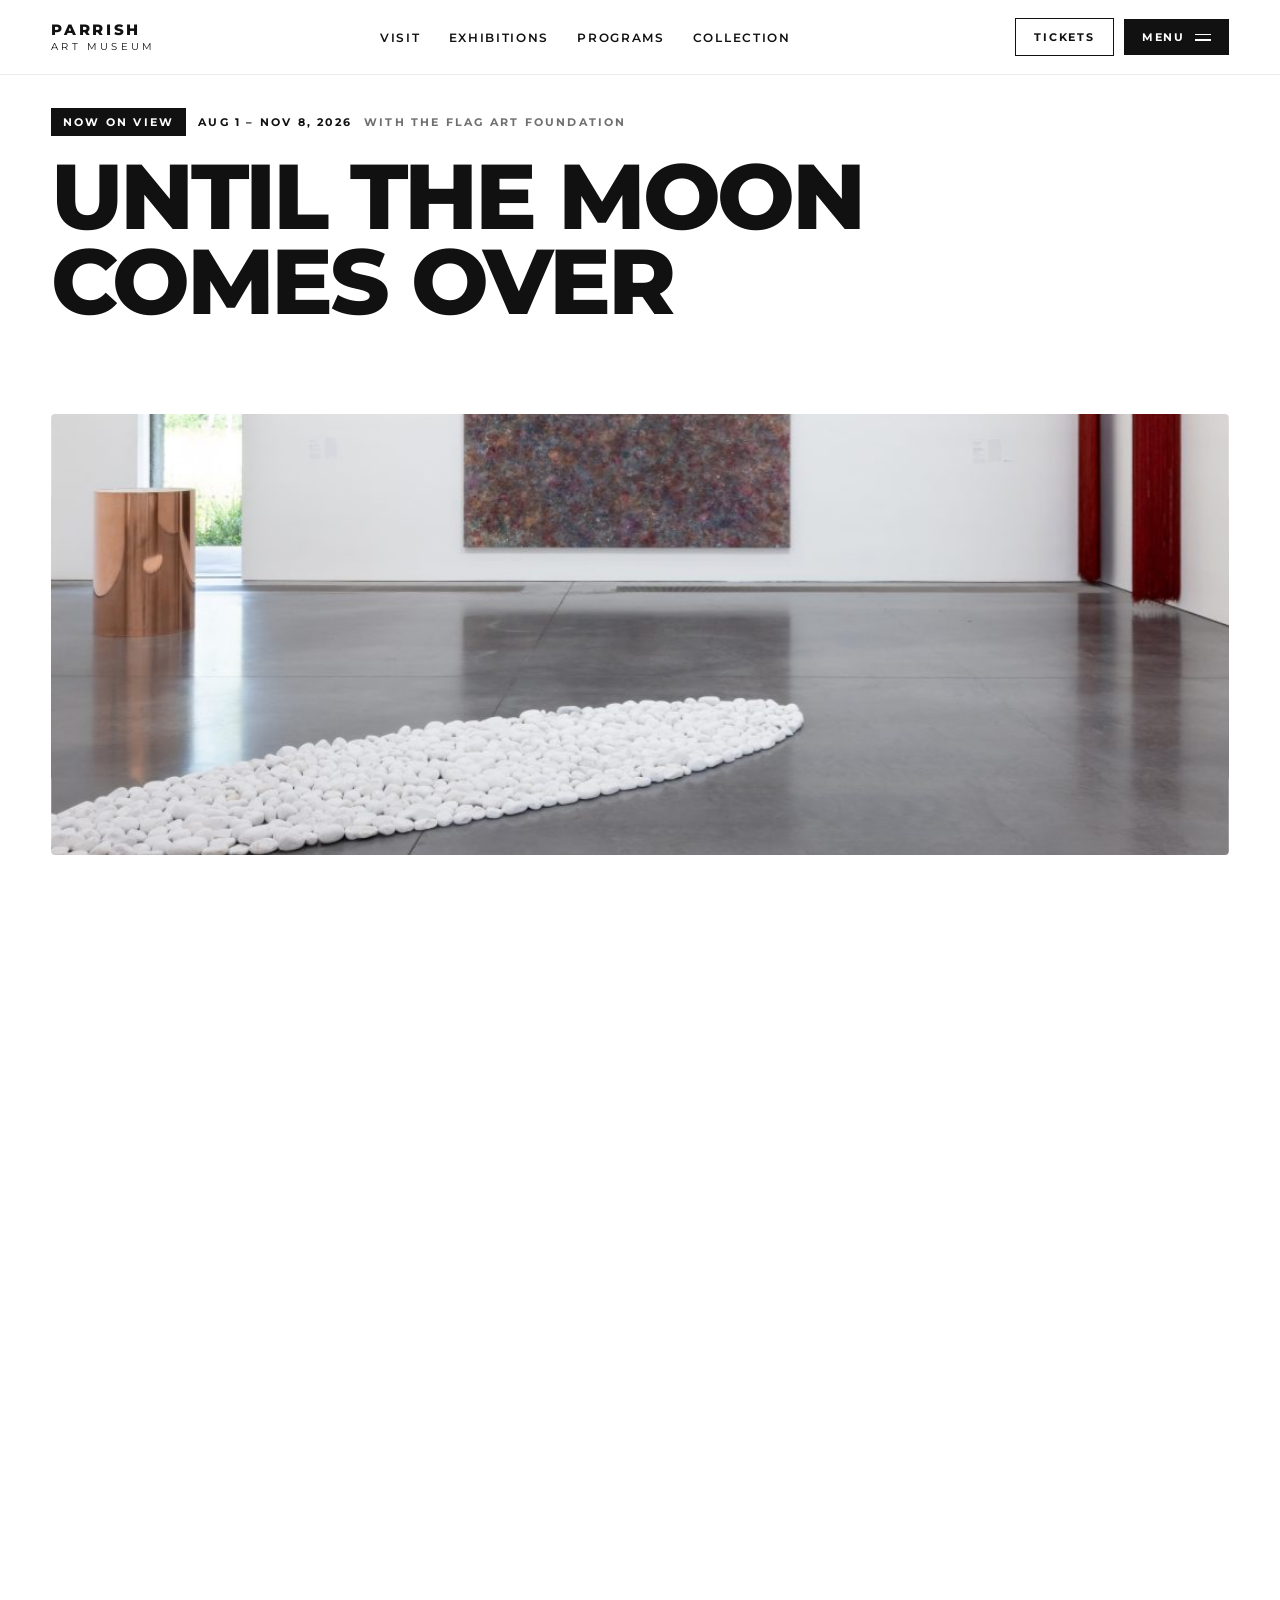
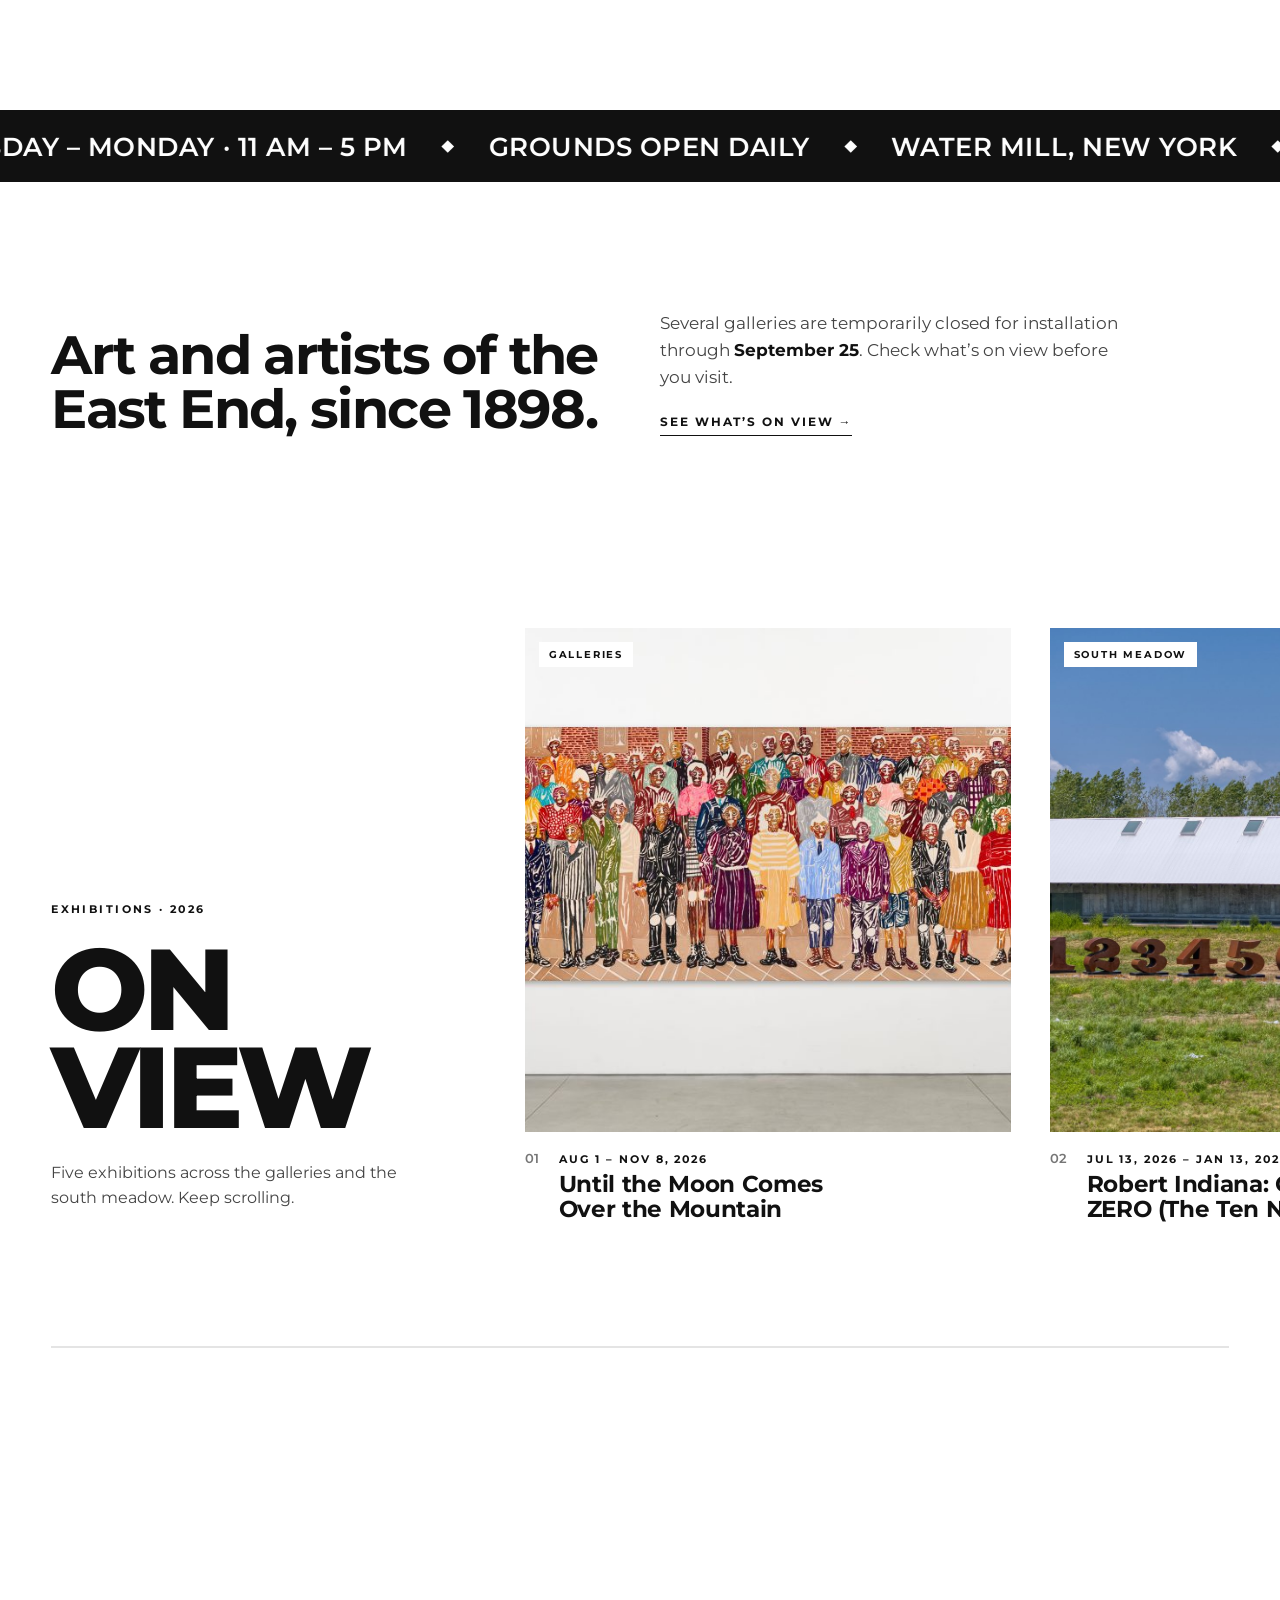
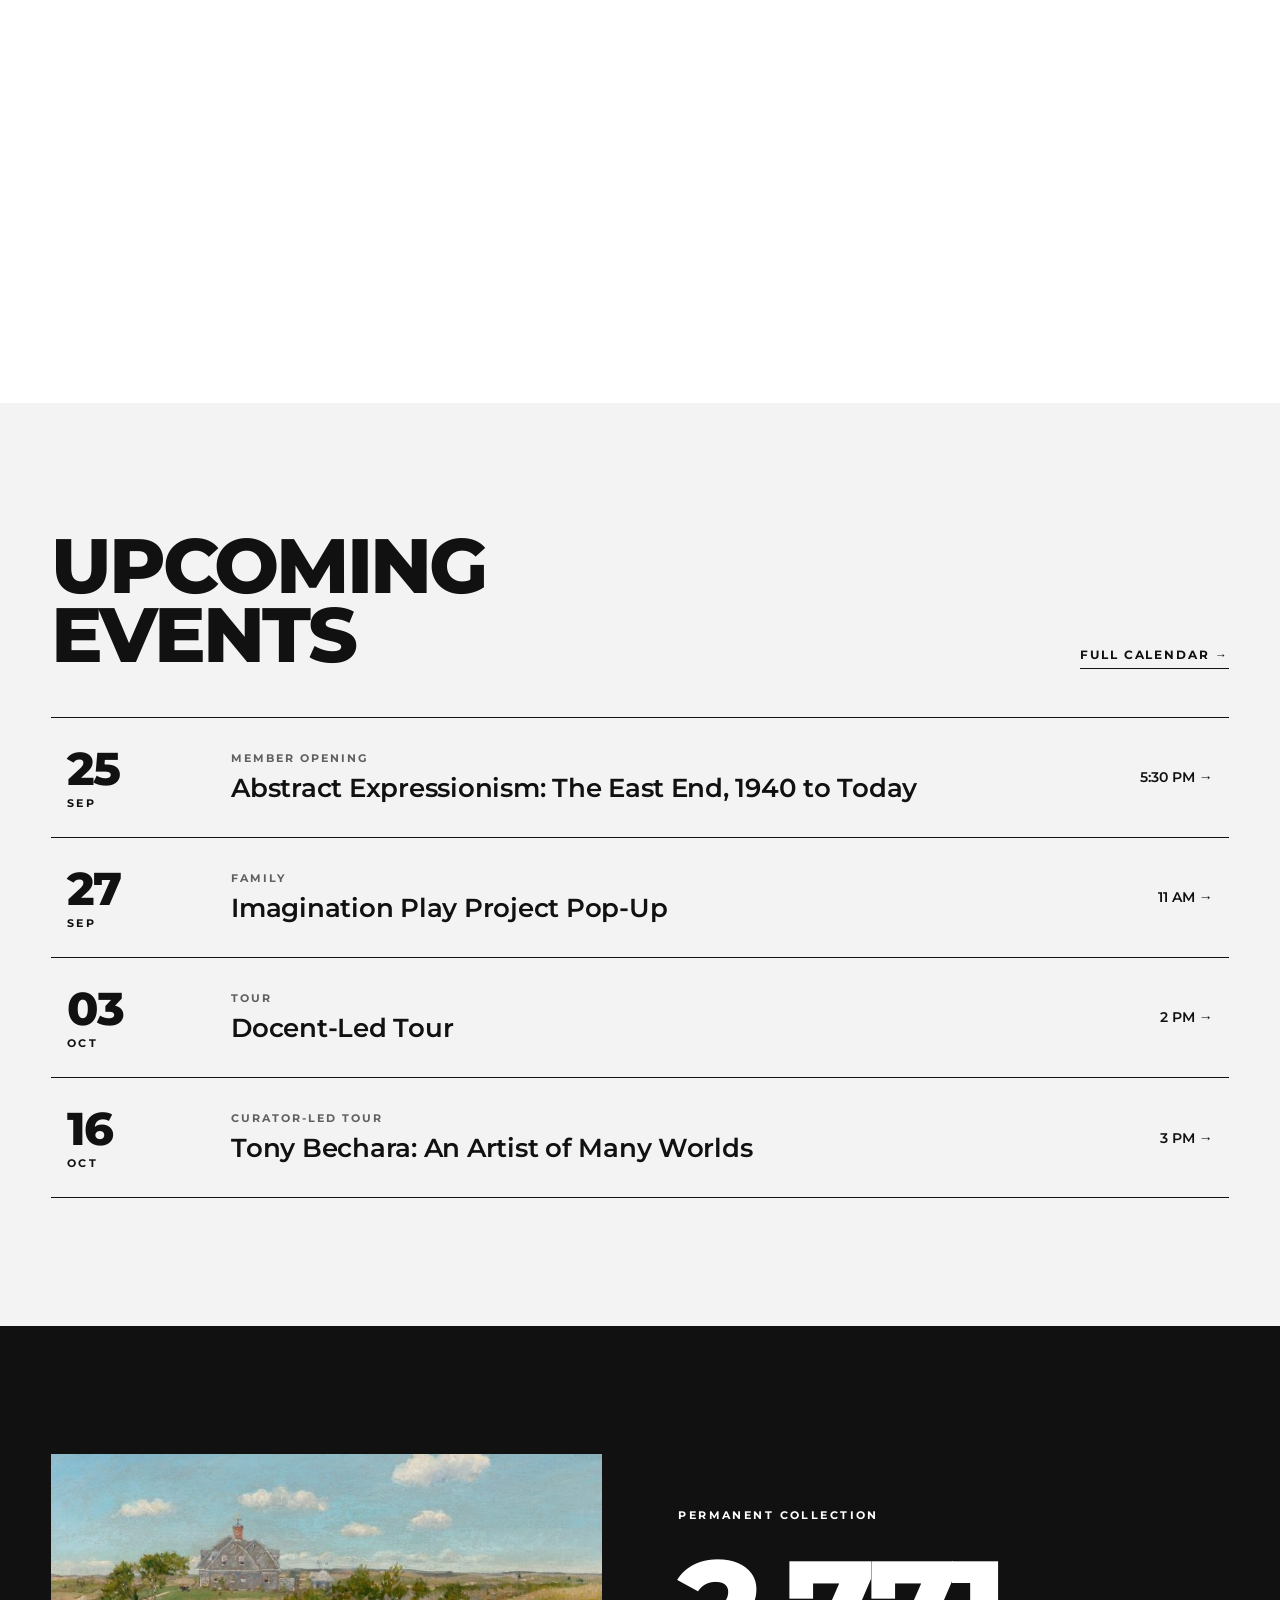
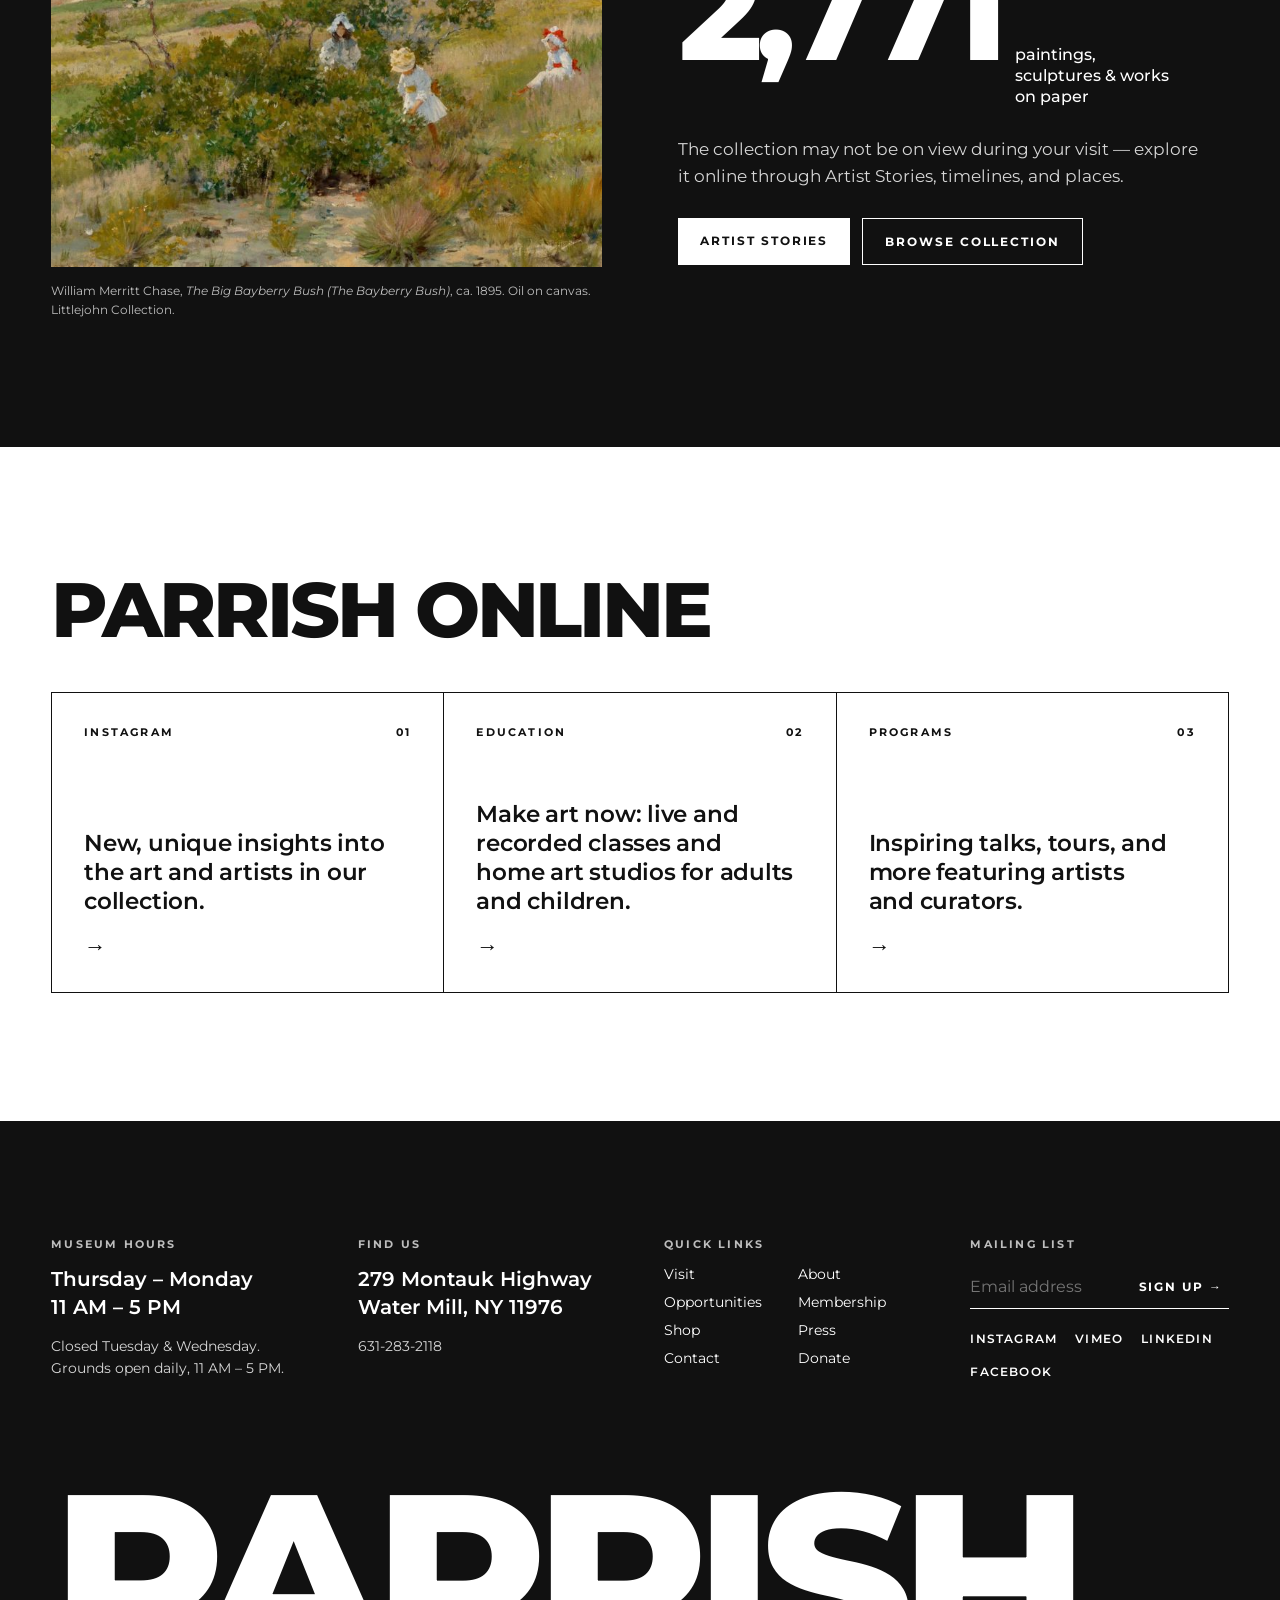
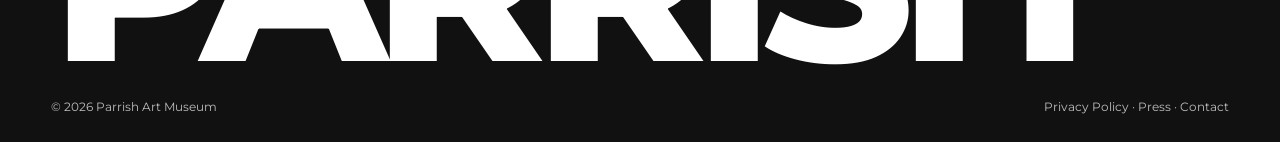
==== version1/index.html @ 7e4fd644 "Add Parrish Art Museum redesign options site Welcome page at the root (worldsfastest.com style: no J" ====
<!DOCTYPE html>
<html lang="en">
<head>
<meta charset="utf-8">
<meta name="viewport" content="width=device-width, initial-scale=1">
<title>Parrish Art Museum — Redesign</title>
<link rel="icon" href="./favicon.ico" sizes="any">
<link rel="preload" href="./fonts/montserrat-latin.woff2" as="font" type="font/woff2" crossorigin>
<style>
/* Montserrat, self-hosted (SIL OFL 1.1 — see fonts/Montserrat-OFL.txt) */
@font-face{font-family:'Montserrat';font-style:normal;font-weight:300 800;font-display:swap;src:url(./fonts/montserrat-latin-ext.woff2) format('woff2');unicode-range:U+0100-02BA,U+02BD-02C5,U+02C7-02CC,U+02CE-02D7,U+02DD-02FF,U+0304,U+0308,U+0329,U+1D00-1DBF,U+1E00-1E9F,U+1EF2-1EFF,U+2020,U+20A0-20AB,U+20AD-20C4,U+2113,U+2C60-2C7F,U+A720-A7FF}
@font-face{font-family:'Montserrat';font-style:normal;font-weight:300 800;font-display:swap;src:url(./fonts/montserrat-latin.woff2) format('woff2');unicode-range:U+0000-00FF,U+0131,U+0152-0153,U+02BB-02BC,U+02C6,U+02DA,U+02DC,U+0304,U+0308,U+0329,U+2000-206F,U+20AC,U+2122,U+2191,U+2193,U+2212,U+2215,U+FEFF,U+FFFD}
@font-face{font-family:'Montserrat';font-style:italic;font-weight:400;font-display:swap;src:url(./fonts/montserrat-italic-latin-ext.woff2) format('woff2');unicode-range:U+0100-02BA,U+02BD-02C5,U+02C7-02CC,U+02CE-02D7,U+02DD-02FF,U+0304,U+0308,U+0329,U+1D00-1DBF,U+1E00-1E9F,U+1EF2-1EFF,U+2020,U+20A0-20AB,U+20AD-20C4,U+2113,U+2C60-2C7F,U+A720-A7FF}
@font-face{font-family:'Montserrat';font-style:italic;font-weight:400;font-display:swap;src:url(./fonts/montserrat-italic-latin.woff2) format('woff2');unicode-range:U+0000-00FF,U+0131,U+0152-0153,U+02BB-02BC,U+02C6,U+02DA,U+02DC,U+0304,U+0308,U+0329,U+2000-206F,U+20AC,U+2122,U+2191,U+2193,U+2212,U+2215,U+FEFF,U+FFFD}

/* Concept styles (verbatim) */
html,body{margin:0;padding:0;background:#fff;color:#111;-webkit-font-smoothing:antialiased}
*{box-sizing:border-box}
a{color:inherit;text-decoration:none}
a:hover{color:inherit;opacity:.7}
::selection{background:#111;color:#fff}

/* Standalone runtime: image slots, hover states, conditional blocks */
[hidden]{display:none!important}
.slot{position:absolute;inset:0;width:100%;height:100%;object-fit:cover;display:block}
.hv-dark:hover{background:#111!important;color:#fff!important;opacity:1!important}
.hv-ev:hover{background:#111!important;color:#fff!important;opacity:1!important;padding-left:28px!important}
.hv-op1:hover{opacity:1!important}
.hv-op85:hover{opacity:.85!important}
.hv-light:hover{background:#fff!important;color:#111!important;opacity:1!important}
</style>
</head>
<body>
<div id="root" style="font-family:'Montserrat','Helvetica Neue',Helvetica,Arial,sans-serif;background:#fff;color:#111;overflow-x:clip">

  <header id="hdr" style="position:fixed;top:0;left:0;right:0;z-index:50;display:flex;align-items:center;justify-content:space-between;gap:24px;padding:18px clamp(20px,4vw,56px);background:rgba(255,255,255,.88);backdrop-filter:blur(14px);-webkit-backdrop-filter:blur(14px);border-bottom:1px solid rgba(0,0,0,.08);transition:transform .5s cubic-bezier(.2,.7,.2,1)">
    <a href="#top" style="display:flex;flex-direction:column;line-height:1;font-weight:800;letter-spacing:.18em;font-size:15px">
      <span>PARRISH</span>
      <span style="font-weight:400;font-size:10px;letter-spacing:.32em;margin-top:5px">ART MUSEUM</span>
    </a>
    <nav style="display:flex;gap:clamp(14px,2.2vw,34px);font-size:12px;font-weight:600;letter-spacing:.14em;text-transform:uppercase;flex-wrap:wrap;justify-content:center">
      <a href="#visit">Visit</a>
      <a href="#on-view">Exhibitions</a>
      <a href="#events">Programs</a>
      <a href="#collection">Collection</a>
    </nav>
    <div style="display:flex;gap:10px;align-items:center">
      <a href="#visit" class="hv-dark" style="padding:11px 18px;border:1px solid #111;font-size:11px;font-weight:700;letter-spacing:.16em;text-transform:uppercase">Tickets</a>
      <button type="button" data-menu-toggle style="padding:11px 18px;background:#111;color:#fff;border:0;font:inherit;font-size:11px;font-weight:700;letter-spacing:.16em;text-transform:uppercase;cursor:pointer;display:flex;gap:10px;align-items:center">
        <span>Menu</span>
        <span style="display:flex;flex-direction:column;gap:4px"><span style="width:16px;height:1.5px;background:#fff"></span><span style="width:16px;height:1.5px;background:#fff"></span></span>
      </button>
    </div>
  </header>

  <div id="menu" hidden style="position:fixed;inset:0;z-index:60;background:#111;color:#fff;overflow:auto;padding:28px clamp(20px,4vw,56px) 60px">
    <div style="display:flex;justify-content:space-between;align-items:center">
      <span style="font-weight:800;letter-spacing:.18em;font-size:15px">PARRISH</span>
      <button type="button" data-menu-toggle style="background:#fff;color:#111;border:0;padding:11px 18px;font:inherit;font-size:11px;font-weight:700;letter-spacing:.16em;text-transform:uppercase;cursor:pointer">Close ✕</button>
    </div>
    <div style="display:grid;grid-template-columns:repeat(auto-fill,minmax(220px,1fr));gap:48px 40px;margin-top:72px">
      <div style="display:flex;flex-direction:column;gap:12px">
        <a href="#top" data-menu-close style="font-size:clamp(26px,2.6vw,38px);font-weight:700;letter-spacing:-.01em;border-bottom:1px solid rgba(255,255,255,.25);padding-bottom:14px;margin-bottom:6px">Visit</a>
        <a href="#top" data-menu-close style="font-size:15px;color:#fff">Plan Your Visit</a>
        <a href="#top" data-menu-close style="font-size:15px;color:#fff">Museum Shop</a>
        <a href="#top" data-menu-close style="font-size:15px;color:#fff">Café</a>
        <a href="#top" data-menu-close style="font-size:15px;color:#fff">Accessibility</a>
        <a href="#top" data-menu-close style="font-size:15px;color:#fff">Digital Guide</a>
      </div>
      <div style="display:flex;flex-direction:column;gap:12px">
        <a href="#top" data-menu-close style="font-size:clamp(26px,2.6vw,38px);font-weight:700;letter-spacing:-.01em;border-bottom:1px solid rgba(255,255,255,.25);padding-bottom:14px;margin-bottom:6px">Art &amp; Artists</a>
        <a href="#top" data-menu-close style="font-size:15px;color:#fff">Collection</a>
        <a href="#top" data-menu-close style="font-size:15px;color:#fff">Artist Stories</a>
        <a href="#top" data-menu-close style="font-size:15px;color:#fff">Artist Timeline</a>
        <a href="#top" data-menu-close style="font-size:15px;color:#fff">Artist Places</a>
        <a href="#top" data-menu-close style="font-size:15px;color:#fff">Publications</a>
      </div>
      <div style="display:flex;flex-direction:column;gap:12px">
        <a href="#top" data-menu-close style="font-size:clamp(26px,2.6vw,38px);font-weight:700;letter-spacing:-.01em;border-bottom:1px solid rgba(255,255,255,.25);padding-bottom:14px;margin-bottom:6px">Exhibitions</a>
        <a href="#top" data-menu-close style="font-size:15px;color:#fff">On View</a>
        <a href="#top" data-menu-close style="font-size:15px;color:#fff">Upcoming</a>
        <a href="#top" data-menu-close style="font-size:15px;color:#fff">Past Exhibitions</a>
        <a href="#top" data-menu-close style="font-size:15px;color:#fff">Student Exhibition</a>
        <a href="#top" data-menu-close style="font-size:15px;color:#fff">Road Show</a>
        <a href="#top" data-menu-close style="font-size:15px;color:#fff">Platform</a>
      </div>
      <div style="display:flex;flex-direction:column;gap:12px">
        <a href="#top" data-menu-close style="font-size:clamp(26px,2.6vw,38px);font-weight:700;letter-spacing:-.01em;border-bottom:1px solid rgba(255,255,255,.25);padding-bottom:14px;margin-bottom:6px">Programs &amp; Events</a>
        <a href="#top" data-menu-close style="font-size:15px;color:#fff">Public Programs</a>
        <a href="#top" data-menu-close style="font-size:15px;color:#fff">Online</a>
        <a href="#top" data-menu-close style="font-size:15px;color:#fff">Member Events</a>
        <a href="#top" data-menu-close style="font-size:15px;color:#fff">Benefit Events</a>
      </div>
      <div style="display:flex;flex-direction:column;gap:12px">
        <a href="#top" data-menu-close style="font-size:clamp(26px,2.6vw,38px);font-weight:700;letter-spacing:-.01em;border-bottom:1px solid rgba(255,255,255,.25);padding-bottom:14px;margin-bottom:6px">Education</a>
        <a href="#top" data-menu-close style="font-size:15px;color:#fff">Children &amp; Family</a>
        <a href="#top" data-menu-close style="font-size:15px;color:#fff">Teen Programs</a>
        <a href="#top" data-menu-close style="font-size:15px;color:#fff">ACCESS PARRISH</a>
        <a href="#top" data-menu-close style="font-size:15px;color:#fff">Summer Camp</a>
        <a href="#top" data-menu-close style="font-size:15px;color:#fff">School Programs</a>
        <a href="#top" data-menu-close style="font-size:15px;color:#fff">Artists in Residence</a>
      </div>
      <div style="display:flex;flex-direction:column;gap:12px">
        <a href="#top" data-menu-close style="font-size:clamp(26px,2.6vw,38px);font-weight:700;letter-spacing:-.01em;border-bottom:1px solid rgba(255,255,255,.25);padding-bottom:14px;margin-bottom:6px">About</a>
        <a href="#top" data-menu-close style="font-size:15px;color:#fff">News</a>
        <a href="#top" data-menu-close style="font-size:15px;color:#fff">History</a>
        <a href="#top" data-menu-close style="font-size:15px;color:#fff">Architecture</a>
        <a href="#top" data-menu-close style="font-size:15px;color:#fff">Staff &amp; Trustees</a>
        <a href="#top" data-menu-close style="font-size:15px;color:#fff">Annual Reports</a>
      </div>
      <div style="display:flex;flex-direction:column;gap:12px">
        <a href="#top" data-menu-close style="font-size:clamp(26px,2.6vw,38px);font-weight:700;letter-spacing:-.01em;border-bottom:1px solid rgba(255,255,255,.25);padding-bottom:14px;margin-bottom:6px">Join &amp; Give</a>
        <a href="#top" data-menu-close style="font-size:15px;color:#fff">Donate</a>
        <a href="#top" data-menu-close style="font-size:15px;color:#fff">Membership</a>
        <a href="#top" data-menu-close style="font-size:15px;color:#fff">Business Membership</a>
        <a href="#top" data-menu-close style="font-size:15px;color:#fff">Corporate Support</a>
      </div>
      <div style="display:flex;flex-direction:column;gap:12px">
        <a href="#top" data-menu-close style="font-size:clamp(26px,2.6vw,38px);font-weight:700;letter-spacing:-.01em;border-bottom:1px solid rgba(255,255,255,.25);padding-bottom:14px;margin-bottom:6px">Calendar</a>
      </div>
    </div>
  </div>

  <section id="top" style="position:relative;height:190vh">
    <div style="position:sticky;top:0;height:100vh;overflow:hidden">
      <div id="heroTitle" style="position: absolute; left: clamp(20px,4vw,56px); top: 108px; display: flex; flex-direction: column; gap: 18px; will-change: transform">
        <div style="display:flex;gap:12px;align-items:center;flex-wrap:wrap;font-size:11px;font-weight:700;letter-spacing:.2em;text-transform:uppercase">
          <span style="background:#111;color:#fff;padding:7px 12px">Now on view</span>
          <span>Aug 1 – Nov 8, 2026</span>
          <span style="opacity:.6">With The FLAG Art Foundation</span>
        </div>
        <h1 style="margin: 0; font-size: clamp(36px,7.2vw,120px); line-height: .92; font-weight: 800; letter-spacing: -.035em; text-transform: uppercase; text-wrap: balance; max-width: 14ch; height: 274px; width: 1172px; flex-grow: 0">UNTIL THE MOON COMES OVER</h1>
      </div>
      <div id="heroImg" style="position:absolute;inset:0;clip-path:inset(46% 4% 5% 4% round 4px);will-change:clip-path">
        <div id="heroScale" style="position:absolute;inset:0;transform:scale(1.15);will-change:transform">
          <img class="slot" src="./uploads/038_Parrish_Aug2026_2994_edited_small-1400x934.jpg" alt="Installation view — Until the Moon Comes Over the Mountain" fetchpriority="high">
        </div>
        <div id="heroCap" style="position:absolute;left:clamp(20px,4vw,56px);bottom:32px;display:flex;gap:12px;align-items:center;opacity:0;transition:opacity .4s;pointer-events:none">
          <a href="#on-view" style="pointer-events:auto;background:#fff;color:#111;padding:14px 20px;font-size:12px;font-weight:700;letter-spacing:.16em;text-transform:uppercase">Explore the exhibition →</a>
        </div>
      </div>
    </div>
  </section>

  <div style="background:#111;color:#fff;overflow:hidden;padding:20px 0;border-top:1px solid #111">
    <div id="marq" style="display:flex;width:max-content;will-change:transform;font-size:clamp(18px,2vw,28px);font-weight:600;letter-spacing:.02em;text-transform:uppercase">
      <span style="display:flex;align-items:center;gap:36px;padding-right:36px;white-space:nowrap"><span>Thursday – Monday · 11 AM – 5 PM</span><span style="width:9px;height:9px;background:#fff;transform:rotate(45deg)"></span></span>
      <span style="display:flex;align-items:center;gap:36px;padding-right:36px;white-space:nowrap"><span>Grounds open daily</span><span style="width:9px;height:9px;background:#fff;transform:rotate(45deg)"></span></span>
      <span style="display:flex;align-items:center;gap:36px;padding-right:36px;white-space:nowrap"><span>Water Mill, New York</span><span style="width:9px;height:9px;background:#fff;transform:rotate(45deg)"></span></span>
      <span style="display:flex;align-items:center;gap:36px;padding-right:36px;white-space:nowrap"><span>Members get in free</span><span style="width:9px;height:9px;background:#fff;transform:rotate(45deg)"></span></span>
      <span style="display:flex;align-items:center;gap:36px;padding-right:36px;white-space:nowrap"><span>Installation in progress through Sept 25</span><span style="width:9px;height:9px;background:#fff;transform:rotate(45deg)"></span></span>
      <span style="display:flex;align-items:center;gap:36px;padding-right:36px;white-space:nowrap"><span>Thursday – Monday · 11 AM – 5 PM</span><span style="width:9px;height:9px;background:#fff;transform:rotate(45deg)"></span></span>
      <span style="display:flex;align-items:center;gap:36px;padding-right:36px;white-space:nowrap"><span>Grounds open daily</span><span style="width:9px;height:9px;background:#fff;transform:rotate(45deg)"></span></span>
      <span style="display:flex;align-items:center;gap:36px;padding-right:36px;white-space:nowrap"><span>Water Mill, New York</span><span style="width:9px;height:9px;background:#fff;transform:rotate(45deg)"></span></span>
      <span style="display:flex;align-items:center;gap:36px;padding-right:36px;white-space:nowrap"><span>Members get in free</span><span style="width:9px;height:9px;background:#fff;transform:rotate(45deg)"></span></span>
      <span style="display:flex;align-items:center;gap:36px;padding-right:36px;white-space:nowrap"><span>Installation in progress through Sept 25</span><span style="width:9px;height:9px;background:#fff;transform:rotate(45deg)"></span></span>
    </div>
  </div>

  <section style="padding:clamp(80px,10vw,150px) clamp(20px,4vw,56px) 40px;display:grid;grid-template-columns:repeat(auto-fit,minmax(min(100%,340px),1fr));gap:40px;align-items:end">
    <h2 data-reveal="1" style="margin:0;font-size:clamp(30px,4.2vw,64px);line-height:1;font-weight:700;letter-spacing:-.03em;text-wrap:balance">Art and artists of the East End, since 1898.</h2>
    <div data-reveal="1" data-delay="120" style="display:flex;flex-direction:column;gap:22px;max-width:520px">
      <p style="margin:0;font-size:17px;line-height:1.6;color:#444;text-wrap:pretty">Several galleries are temporarily closed for installation through <strong style="color:#111">September 25</strong>. Check what’s on view before you visit.</p>
      <a href="#on-view" style="font-size:12px;font-weight:700;letter-spacing:.16em;text-transform:uppercase;border-bottom:1px solid #111;padding-bottom:6px;align-self:flex-start">See what’s on view →</a>
    </div>
  </section>

  <section id="on-view" style="position:relative;height:400vh">
    <div style="position:sticky;top:0;height:100vh;overflow:hidden;display:flex;flex-direction:column;justify-content:center">
      <div id="track" style="display:flex;gap:clamp(20px,3vw,48px);padding:0 clamp(20px,4vw,56px);width:max-content;will-change:transform;align-items:flex-end">
        <div style="width:clamp(280px,34vw,520px);flex:none;display:flex;flex-direction:column;gap:24px;padding-bottom:12px">
          <span style="font-size:11px;font-weight:700;letter-spacing:.22em;text-transform:uppercase">Exhibitions · 2026</span>
          <h2 style="margin:0;font-size:clamp(56px,9vw,150px);line-height:.85;font-weight:800;letter-spacing:-.045em;text-transform:uppercase">On<br>View</h2>
          <p style="margin:0;font-size:16px;line-height:1.6;color:#444;max-width:34ch">Five exhibitions across the galleries and the south meadow. Keep scrolling.</p>
        </div>
        <a href="#on-view" class="hv-op1" style="width:clamp(280px,38vw,560px);flex:none;display:flex;flex-direction:column;gap:18px;opacity:1">
          <div style="position:relative;height:56vh;overflow:hidden;background:#efefef">
            <img class="slot" src="./uploads/CHA-24-035a-hr-1400x580.jpg" alt="Installation view">
            <span style="position:absolute;top:14px;left:14px;background:#fff;color:#111;padding:6px 10px;font-size:10px;font-weight:700;letter-spacing:.18em;text-transform:uppercase;pointer-events:none">Galleries</span>
          </div>
          <div style="display:grid;grid-template-columns:auto 1fr;gap:6px 20px;align-items:baseline">
            <span style="font-size:13px;font-weight:600;color:#767676">01</span>
            <span style="font-size:11px;font-weight:700;letter-spacing:.18em;text-transform:uppercase">Aug 1 – Nov 8, 2026</span>
            <span></span>
            <h3 style="margin:0;font-size:clamp(20px,1.8vw,28px);line-height:1.1;font-weight:700;letter-spacing:-.015em;text-wrap:balance">Until the Moon Comes Over the Mountain</h3>
          </div>
        </a>
        <a href="#on-view" class="hv-op1" style="width:clamp(280px,38vw,560px);flex:none;display:flex;flex-direction:column;gap:18px;opacity:1">
          <div style="position:relative;height:56vh;overflow:hidden;background:#efefef">
            <img class="slot" src="./uploads/Indiana-Installation-Stills-5-1400x1049.jpg" alt="Sculptures in the meadow">
            <span style="position:absolute;top:14px;left:14px;background:#fff;color:#111;padding:6px 10px;font-size:10px;font-weight:700;letter-spacing:.18em;text-transform:uppercase;pointer-events:none">South Meadow</span>
          </div>
          <div style="display:grid;grid-template-columns:auto 1fr;gap:6px 20px;align-items:baseline">
            <span style="font-size:13px;font-weight:600;color:#767676">02</span>
            <span style="font-size:11px;font-weight:700;letter-spacing:.18em;text-transform:uppercase">Jul 13, 2026 – Jan 13, 2027</span>
            <span></span>
            <h3 style="margin:0;font-size:clamp(20px,1.8vw,28px);line-height:1.1;font-weight:700;letter-spacing:-.015em;text-wrap:balance">Robert Indiana: ONE Through ZERO (The Ten Numbers)</h3>
          </div>
        </a>
        <a href="#on-view" class="hv-op1" style="width:clamp(280px,38vw,560px);flex:none;display:flex;flex-direction:column;gap:18px;opacity:1">
          <div style="position:relative;height:56vh;overflow:hidden;background:#efefef">
            <img class="slot" src="./uploads/LEAD-IMAGE_GJM8520-1400x933.jpg" alt="Installation view">
            <span style="position:absolute;top:14px;left:14px;background:#fff;color:#111;padding:6px 10px;font-size:10px;font-weight:700;letter-spacing:.18em;text-transform:uppercase;pointer-events:none">Galleries</span>
          </div>
          <div style="display:grid;grid-template-columns:auto 1fr;gap:6px 20px;align-items:baseline">
            <span style="font-size:13px;font-weight:600;color:#767676">03</span>
            <span style="font-size:11px;font-weight:700;letter-spacing:.18em;text-transform:uppercase">Jun 27 – Nov 1, 2026</span>
            <span></span>
            <h3 style="margin:0;font-size:clamp(20px,1.8vw,28px);line-height:1.1;font-weight:700;letter-spacing:-.015em;text-wrap:balance">Tony Bechara: An Artist of Many Worlds</h3>
          </div>
        </a>
        <a href="#on-view" class="hv-op1" style="width:clamp(280px,38vw,560px);flex:none;display:flex;flex-direction:column;gap:18px;opacity:1">
          <div style="position:relative;height:56vh;overflow:hidden;background:#efefef">
            <img class="slot" src="./uploads/WHIPT184-detail-hi-res-1400x1105.jpg" alt="Reseeding Chaco, 2026">
            <span style="position:absolute;top:14px;left:14px;background:#fff;color:#111;padding:6px 10px;font-size:10px;font-weight:700;letter-spacing:.18em;text-transform:uppercase;pointer-events:none">Fresh Paint</span>
          </div>
          <div style="display:grid;grid-template-columns:auto 1fr;gap:6px 20px;align-items:baseline">
            <span style="font-size:13px;font-weight:600;color:#767676">04</span>
            <span style="font-size:11px;font-weight:700;letter-spacing:.18em;text-transform:uppercase">Jun 4 – Sep 28, 2026</span>
            <span></span>
            <h3 style="margin:0;font-size:clamp(20px,1.8vw,28px);line-height:1.1;font-weight:700;letter-spacing:-.015em;text-wrap:balance">FRESH PAINT: Emmi Whitehorse</h3>
          </div>
        </a>
        <a href="#on-view" class="hv-op1" style="width:clamp(280px,38vw,560px);flex:none;display:flex;flex-direction:column;gap:18px;opacity:1">
          <div style="position:relative;height:56vh;overflow:hidden;background:#efefef">
            <img class="slot" src="./uploads/06.15.26-PARRISH-SONY-15-1400x933.jpg" alt="Rose series installation">
            <span style="position:absolute;top:14px;left:14px;background:#fff;color:#111;padding:6px 10px;font-size:10px;font-weight:700;letter-spacing:.18em;text-transform:uppercase;pointer-events:none">South Meadow</span>
          </div>
          <div style="display:grid;grid-template-columns:auto 1fr;gap:6px 20px;align-items:baseline">
            <span style="font-size:13px;font-weight:600;color:#767676">05</span>
            <span style="font-size:11px;font-weight:700;letter-spacing:.18em;text-transform:uppercase">Apr 1, 2026 – Mar 31, 2028</span>
            <span></span>
            <h3 style="margin:0;font-size:clamp(20px,1.8vw,28px);line-height:1.1;font-weight:700;letter-spacing:-.015em;text-wrap:balance">Will Ryman: Shanghai 6</h3>
          </div>
        </a>
        <div style="width:clamp(240px,24vw,360px);flex:none;height:56vh;margin-bottom:62px;background:#111;color:#fff;display:flex;flex-direction:column;justify-content:space-between;padding:32px">
          <span style="font-size:11px;font-weight:700;letter-spacing:.2em;text-transform:uppercase">Opening Sept 25</span>
          <div style="display:flex;flex-direction:column;gap:18px">
            <h3 style="margin:0;font-size:clamp(24px,2.2vw,34px);line-height:1.05;font-weight:700;letter-spacing:-.02em">Abstract Expressionism: The East End, 1940 to Today</h3>
            <a href="#events" style="font-size:12px;font-weight:700;letter-spacing:.16em;text-transform:uppercase">Upcoming →</a>
          </div>
        </div>
      </div>
      <div style="position:absolute;left:clamp(20px,4vw,56px);right:clamp(20px,4vw,56px);bottom:28px;height:2px;background:#e4e4e4">
        <div id="bar" style="height:100%;background:#111;transform-origin:left;transform:scaleX(0)"></div>
      </div>
    </div>
  </section>

  <section id="events" style="padding:clamp(80px,10vw,150px) clamp(20px,4vw,56px);background:#f3f3f3">
    <div style="display:flex;justify-content:space-between;align-items:flex-end;gap:24px;flex-wrap:wrap;margin-bottom:48px">
      <h2 data-reveal="1" style="margin:0;font-size:clamp(40px,6vw,96px);line-height:.9;font-weight:800;letter-spacing:-.04em;text-transform:uppercase">Upcoming<br>Events</h2>
      <a data-reveal="1" href="#events" style="font-size:12px;font-weight:700;letter-spacing:.16em;text-transform:uppercase;border-bottom:1px solid #111;padding-bottom:6px">Full calendar →</a>
    </div>
    <div style="border-top:1px solid #111">
      <a href="#events" data-reveal="1" class="hv-ev" style="display:grid;grid-template-columns:minmax(90px,140px) minmax(0,1fr) auto;gap:24px;align-items:center;padding:28px 16px;border-bottom:1px solid #111;transition:background .3s,color .3s,padding .3s">
        <span style="display:flex;flex-direction:column;line-height:1"><span style="font-size:clamp(34px,3.6vw,56px);font-weight:800;letter-spacing:-.04em">25</span><span style="font-size:11px;font-weight:700;letter-spacing:.2em;margin-top:6px">SEP</span></span>
        <span style="display:flex;flex-direction:column;gap:8px;min-width:0"><span style="font-size:11px;font-weight:700;letter-spacing:.18em;text-transform:uppercase;opacity:.65">Member Opening</span><span style="font-size:clamp(18px,2vw,28px);font-weight:600;letter-spacing:-.01em;line-height:1.2">Abstract Expressionism: The East End, 1940 to Today</span></span>
        <span style="font-size:14px;font-weight:600;white-space:nowrap">5:30 PM →</span>
      </a>
      <a href="#events" data-reveal="1" class="hv-ev" style="display:grid;grid-template-columns:minmax(90px,140px) minmax(0,1fr) auto;gap:24px;align-items:center;padding:28px 16px;border-bottom:1px solid #111;transition:background .3s,color .3s,padding .3s">
        <span style="display:flex;flex-direction:column;line-height:1"><span style="font-size:clamp(34px,3.6vw,56px);font-weight:800;letter-spacing:-.04em">27</span><span style="font-size:11px;font-weight:700;letter-spacing:.2em;margin-top:6px">SEP</span></span>
        <span style="display:flex;flex-direction:column;gap:8px;min-width:0"><span style="font-size:11px;font-weight:700;letter-spacing:.18em;text-transform:uppercase;opacity:.65">Family</span><span style="font-size:clamp(18px,2vw,28px);font-weight:600;letter-spacing:-.01em;line-height:1.2">Imagination Play Project Pop-Up</span></span>
        <span style="font-size:14px;font-weight:600;white-space:nowrap">11 AM →</span>
      </a>
      <a href="#events" data-reveal="1" class="hv-ev" style="display:grid;grid-template-columns:minmax(90px,140px) minmax(0,1fr) auto;gap:24px;align-items:center;padding:28px 16px;border-bottom:1px solid #111;transition:background .3s,color .3s,padding .3s">
        <span style="display:flex;flex-direction:column;line-height:1"><span style="font-size:clamp(34px,3.6vw,56px);font-weight:800;letter-spacing:-.04em">03</span><span style="font-size:11px;font-weight:700;letter-spacing:.2em;margin-top:6px">OCT</span></span>
        <span style="display:flex;flex-direction:column;gap:8px;min-width:0"><span style="font-size:11px;font-weight:700;letter-spacing:.18em;text-transform:uppercase;opacity:.65">Tour</span><span style="font-size:clamp(18px,2vw,28px);font-weight:600;letter-spacing:-.01em;line-height:1.2">Docent-Led Tour</span></span>
        <span style="font-size:14px;font-weight:600;white-space:nowrap">2 PM →</span>
      </a>
      <a href="#events" data-reveal="1" class="hv-ev" style="display:grid;grid-template-columns:minmax(90px,140px) minmax(0,1fr) auto;gap:24px;align-items:center;padding:28px 16px;border-bottom:1px solid #111;transition:background .3s,color .3s,padding .3s">
        <span style="display:flex;flex-direction:column;line-height:1"><span style="font-size:clamp(34px,3.6vw,56px);font-weight:800;letter-spacing:-.04em">16</span><span style="font-size:11px;font-weight:700;letter-spacing:.2em;margin-top:6px">OCT</span></span>
        <span style="display:flex;flex-direction:column;gap:8px;min-width:0"><span style="font-size:11px;font-weight:700;letter-spacing:.18em;text-transform:uppercase;opacity:.65">Curator-Led Tour</span><span style="font-size:clamp(18px,2vw,28px);font-weight:600;letter-spacing:-.01em;line-height:1.2">Tony Bechara: An Artist of Many Worlds</span></span>
        <span style="font-size:14px;font-weight:600;white-space:nowrap">3 PM →</span>
      </a>
    </div>
  </section>

  <section id="collection" style="background:#111;color:#fff;padding:clamp(80px,10vw,150px) clamp(20px,4vw,56px);display:grid;grid-template-columns:repeat(auto-fit,minmax(min(100%,380px),1fr));gap:clamp(40px,6vw,96px);align-items:center">
    <figure data-reveal="1" style="margin:0;display:flex;flex-direction:column;gap:14px">
      <div style="aspect-ratio:4/3;position:relative;overflow:hidden">
        <img class="slot" src="./uploads/Chase-Bayberry-Bush-800x571.jpg" alt="William Merritt Chase, The Big Bayberry Bush, ca. 1895" loading="lazy">
      </div>
      <figcaption style="font-size:12px;line-height:1.6;color:#bdbdbd">William Merritt Chase, <em>The Big Bayberry Bush (The Bayberry Bush)</em>, ca. 1895. Oil on canvas. Littlejohn Collection.</figcaption>
    </figure>
    <div style="display:flex;flex-direction:column;gap:28px">
      <span data-reveal="1" style="font-size:11px;font-weight:700;letter-spacing:.22em;text-transform:uppercase">Permanent Collection</span>
      <div data-reveal="1" style="display:flex;align-items:baseline;gap:14px;flex-wrap:wrap">
        <span id="count" style="font-size:clamp(72px,11vw,180px);font-weight:800;line-height:.85;letter-spacing:-.05em">0</span>
        <span style="font-size:16px;font-weight:500;max-width:14ch;line-height:1.3">paintings, sculptures &amp; works on paper</span>
      </div>
      <p data-reveal="1" style="margin:0;font-size:17px;line-height:1.6;color:#d6d6d6;max-width:48ch;text-wrap:pretty">The collection may not be on view during your visit — explore it online through Artist Stories, timelines, and places.</p>
      <div data-reveal="1" style="display:flex;gap:12px;flex-wrap:wrap">
        <a href="#collection" class="hv-op85" style="background:#fff;color:#111;padding:15px 22px;font-size:12px;font-weight:700;letter-spacing:.16em;text-transform:uppercase">Artist Stories</a>
        <a href="#collection" class="hv-light" style="border:1px solid #fff;padding:15px 22px;font-size:12px;font-weight:700;letter-spacing:.16em;text-transform:uppercase">Browse Collection</a>
      </div>
    </div>
  </section>

  <section style="padding:clamp(80px,10vw,150px) clamp(20px,4vw,56px)">
    <h2 data-reveal="1" style="margin:0 0 48px;font-size:clamp(40px,6vw,96px);line-height:.9;font-weight:800;letter-spacing:-.04em;text-transform:uppercase">Parrish Online</h2>
    <div style="display:grid;grid-template-columns:repeat(auto-fit,minmax(min(100%,280px),1fr));border-top:1px solid #111;border-left:1px solid #111">
      <a href="#top" data-reveal="1" class="hv-dark" style="display:flex;flex-direction:column;justify-content:space-between;gap:60px;min-height:300px;padding:32px;border-right:1px solid #111;border-bottom:1px solid #111;transition:background .35s,color .35s">
        <div style="display:flex;justify-content:space-between;font-size:11px;font-weight:700;letter-spacing:.2em;text-transform:uppercase"><span>Instagram</span><span>01</span></div>
        <div style="display:flex;flex-direction:column;gap:18px">
          <p style="margin:0;font-size:clamp(20px,1.8vw,26px);line-height:1.25;font-weight:600;letter-spacing:-.01em;text-wrap:pretty">New, unique insights into the art and artists in our collection.</p>
          <span style="font-size:22px">→</span>
        </div>
      </a>
      <a href="#top" data-reveal="1" class="hv-dark" style="display:flex;flex-direction:column;justify-content:space-between;gap:60px;min-height:300px;padding:32px;border-right:1px solid #111;border-bottom:1px solid #111;transition:background .35s,color .35s">
        <div style="display:flex;justify-content:space-between;font-size:11px;font-weight:700;letter-spacing:.2em;text-transform:uppercase"><span>Education</span><span>02</span></div>
        <div style="display:flex;flex-direction:column;gap:18px">
          <p style="margin:0;font-size:clamp(20px,1.8vw,26px);line-height:1.25;font-weight:600;letter-spacing:-.01em;text-wrap:pretty">Make art now: live and recorded classes and home art studios for adults and children.</p>
          <span style="font-size:22px">→</span>
        </div>
      </a>
      <a href="#top" data-reveal="1" class="hv-dark" style="display:flex;flex-direction:column;justify-content:space-between;gap:60px;min-height:300px;padding:32px;border-right:1px solid #111;border-bottom:1px solid #111;transition:background .35s,color .35s">
        <div style="display:flex;justify-content:space-between;font-size:11px;font-weight:700;letter-spacing:.2em;text-transform:uppercase"><span>Programs</span><span>03</span></div>
        <div style="display:flex;flex-direction:column;gap:18px">
          <p style="margin:0;font-size:clamp(20px,1.8vw,26px);line-height:1.25;font-weight:600;letter-spacing:-.01em;text-wrap:pretty">Inspiring talks, tours, and more featuring artists and curators.</p>
          <span style="font-size:22px">→</span>
        </div>
      </a>
    </div>
  </section>

  <footer id="visit" style="background:#111;color:#fff;padding:clamp(80px,9vw,130px) clamp(20px,4vw,56px) 28px;overflow:hidden">
    <div style="display:grid;grid-template-columns:repeat(auto-fit,minmax(min(100%,240px),1fr));gap:48px">
      <div data-reveal="1" style="display:flex;flex-direction:column;gap:14px">
        <span style="font-size:11px;font-weight:700;letter-spacing:.2em;text-transform:uppercase;color:#bdbdbd">Museum Hours</span>
        <p style="margin:0;font-size:20px;line-height:1.4;font-weight:600">Thursday – Monday<br>11 AM – 5 PM</p>
        <p style="margin:0;font-size:14px;line-height:1.6;color:#d6d6d6">Closed Tuesday &amp; Wednesday.<br>Grounds open daily, 11 AM – 5 PM.</p>
      </div>
      <div data-reveal="1" data-delay="80" style="display:flex;flex-direction:column;gap:14px">
        <span style="font-size:11px;font-weight:700;letter-spacing:.2em;text-transform:uppercase;color:#bdbdbd">Find Us</span>
        <p style="margin:0;font-size:20px;line-height:1.4;font-weight:600">279 Montauk Highway<br>Water Mill, NY 11976</p>
        <p style="margin:0;font-size:14px;line-height:1.6;color:#d6d6d6">631-283-2118</p>
      </div>
      <div data-reveal="1" data-delay="160" style="display:flex;flex-direction:column;gap:14px">
        <span style="font-size:11px;font-weight:700;letter-spacing:.2em;text-transform:uppercase;color:#bdbdbd">Quick Links</span>
        <div style="display:grid;grid-template-columns:1fr 1fr;gap:10px;font-size:14px">
          <a href="#top">Visit</a><a href="#top">About</a><a href="#top">Opportunities</a><a href="#top">Membership</a><a href="#top">Shop</a><a href="#top">Press</a><a href="#top">Contact</a><a href="#top">Donate</a>
        </div>
      </div>
      <div data-reveal="1" data-delay="240" style="display:flex;flex-direction:column;gap:14px">
        <span style="font-size:11px;font-weight:700;letter-spacing:.2em;text-transform:uppercase;color:#bdbdbd">Mailing List</span>
        <p id="joined" hidden style="margin:0;font-size:18px;font-weight:600">Thank you — you’re on the list.</p>
        <form id="join" style="display:flex;border-bottom:1px solid #fff">
          <input type="email" required="" placeholder="Email address" aria-label="Email address" style="flex:1;min-width:0;background:transparent;border:0;color:#fff;font:inherit;font-size:16px;padding:12px 0;outline:none">
          <button type="submit" style="background:transparent;border:0;color:#fff;font:inherit;font-size:12px;font-weight:700;letter-spacing:.16em;text-transform:uppercase;cursor:pointer">Sign up →</button>
        </form>
        <div style="display:flex;gap:18px;font-size:12px;font-weight:600;letter-spacing:.1em;text-transform:uppercase;margin-top:8px;flex-wrap:wrap">
          <a href="#top">Instagram</a><a href="#top">Vimeo</a><a href="#top">LinkedIn</a><a href="#top">Facebook</a>
        </div>
      </div>
    </div>
    <div style="margin-top:clamp(60px,8vw,120px);font-size:clamp(64px,18.5vw,340px);font-weight:800;letter-spacing:-.06em;line-height:.8;white-space:nowrap">PARRISH</div>
    <div style="display:flex;justify-content:space-between;gap:16px;flex-wrap:wrap;margin-top:28px;font-size:12px;color:#bdbdbd">
      <span>© 2026 Parrish Art Museum</span>
      <span>Privacy Policy · Press · Contact</span>
    </div>
  </footer>
</div>
<script src="./concept.js"></script>
</body>
</html>
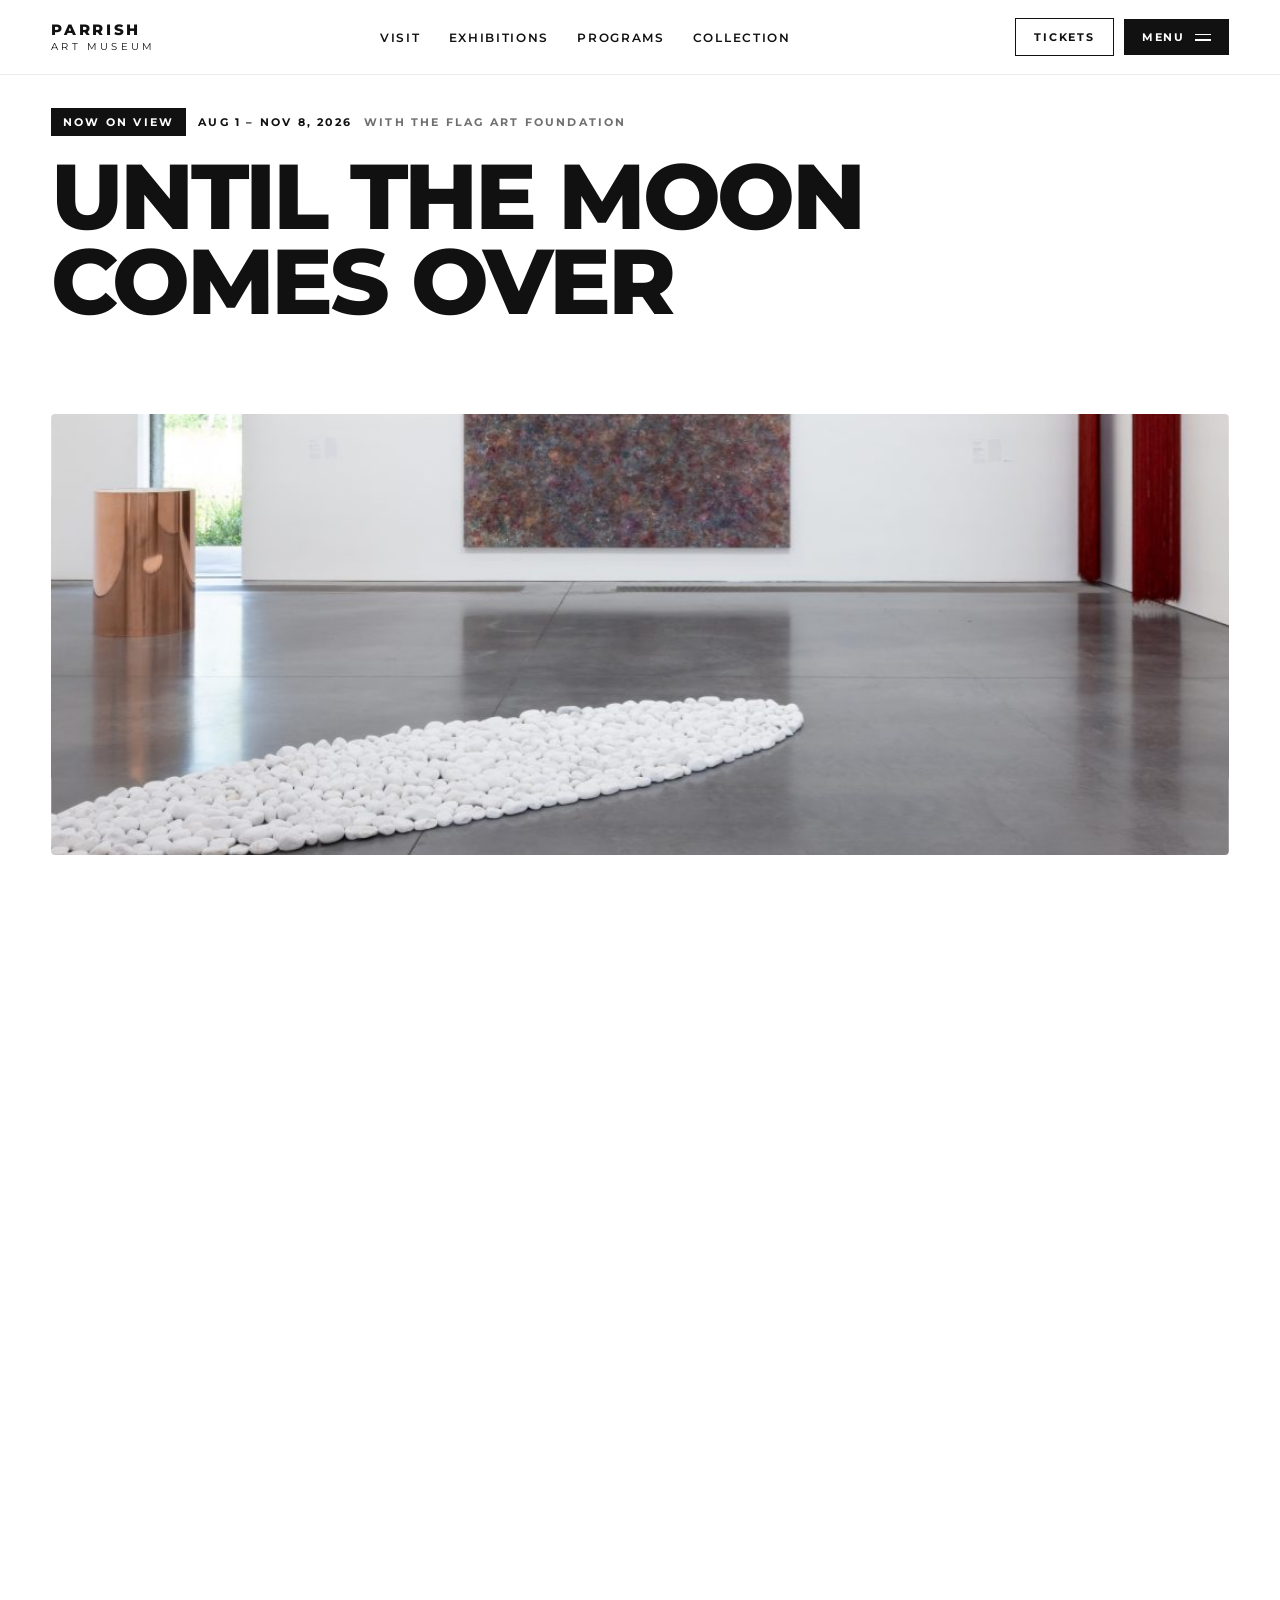
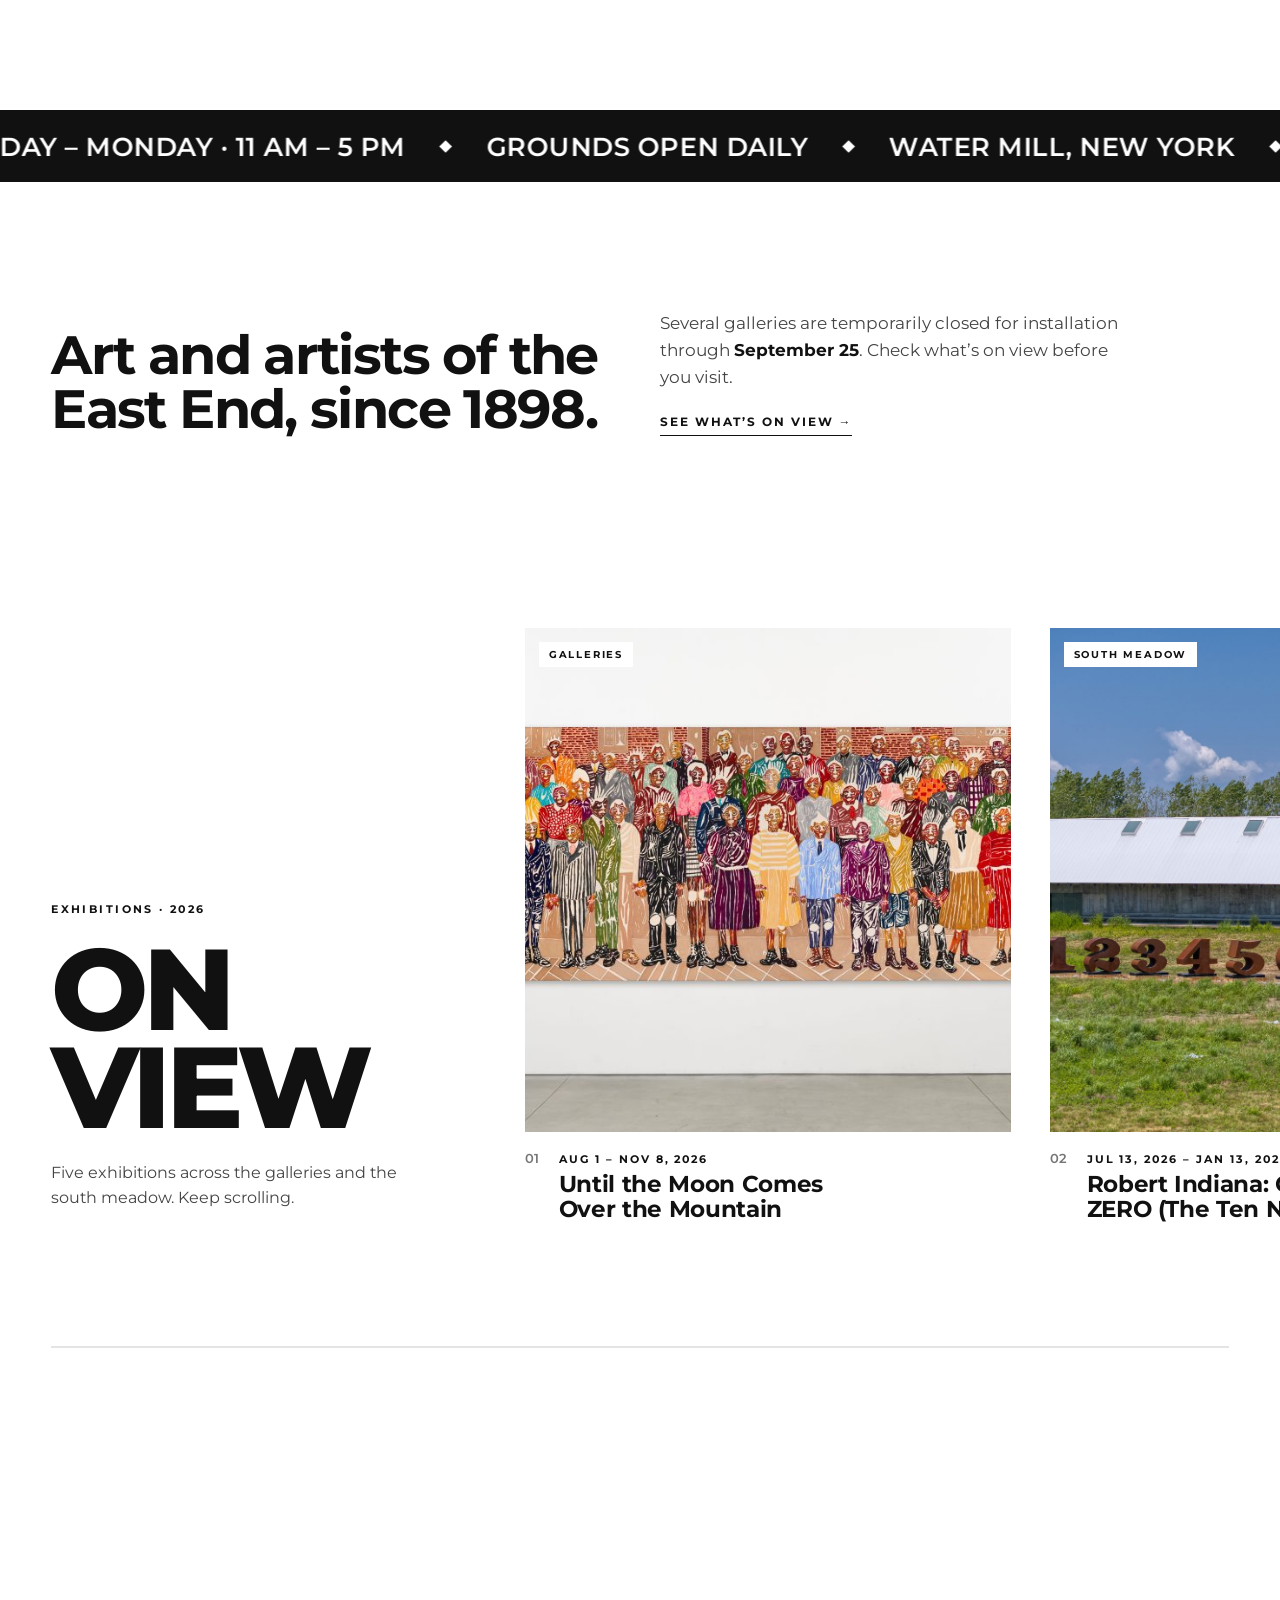
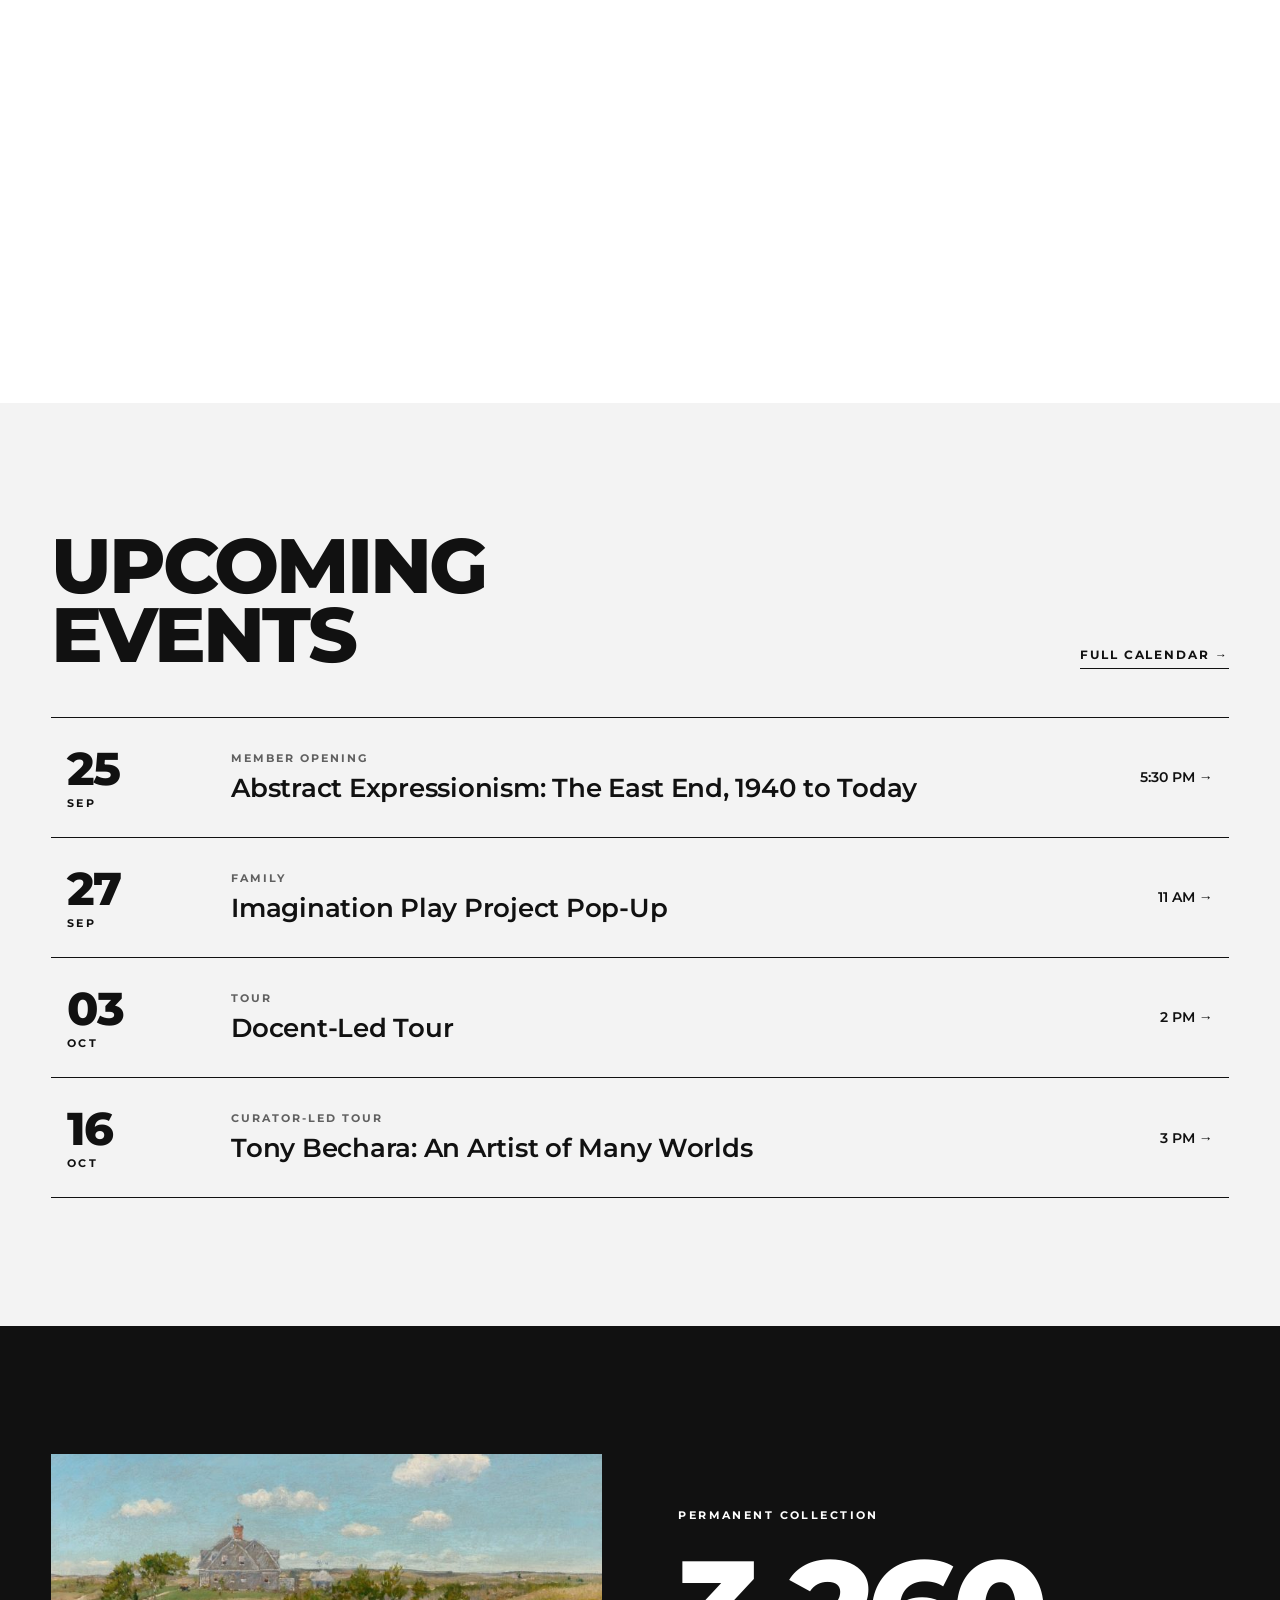
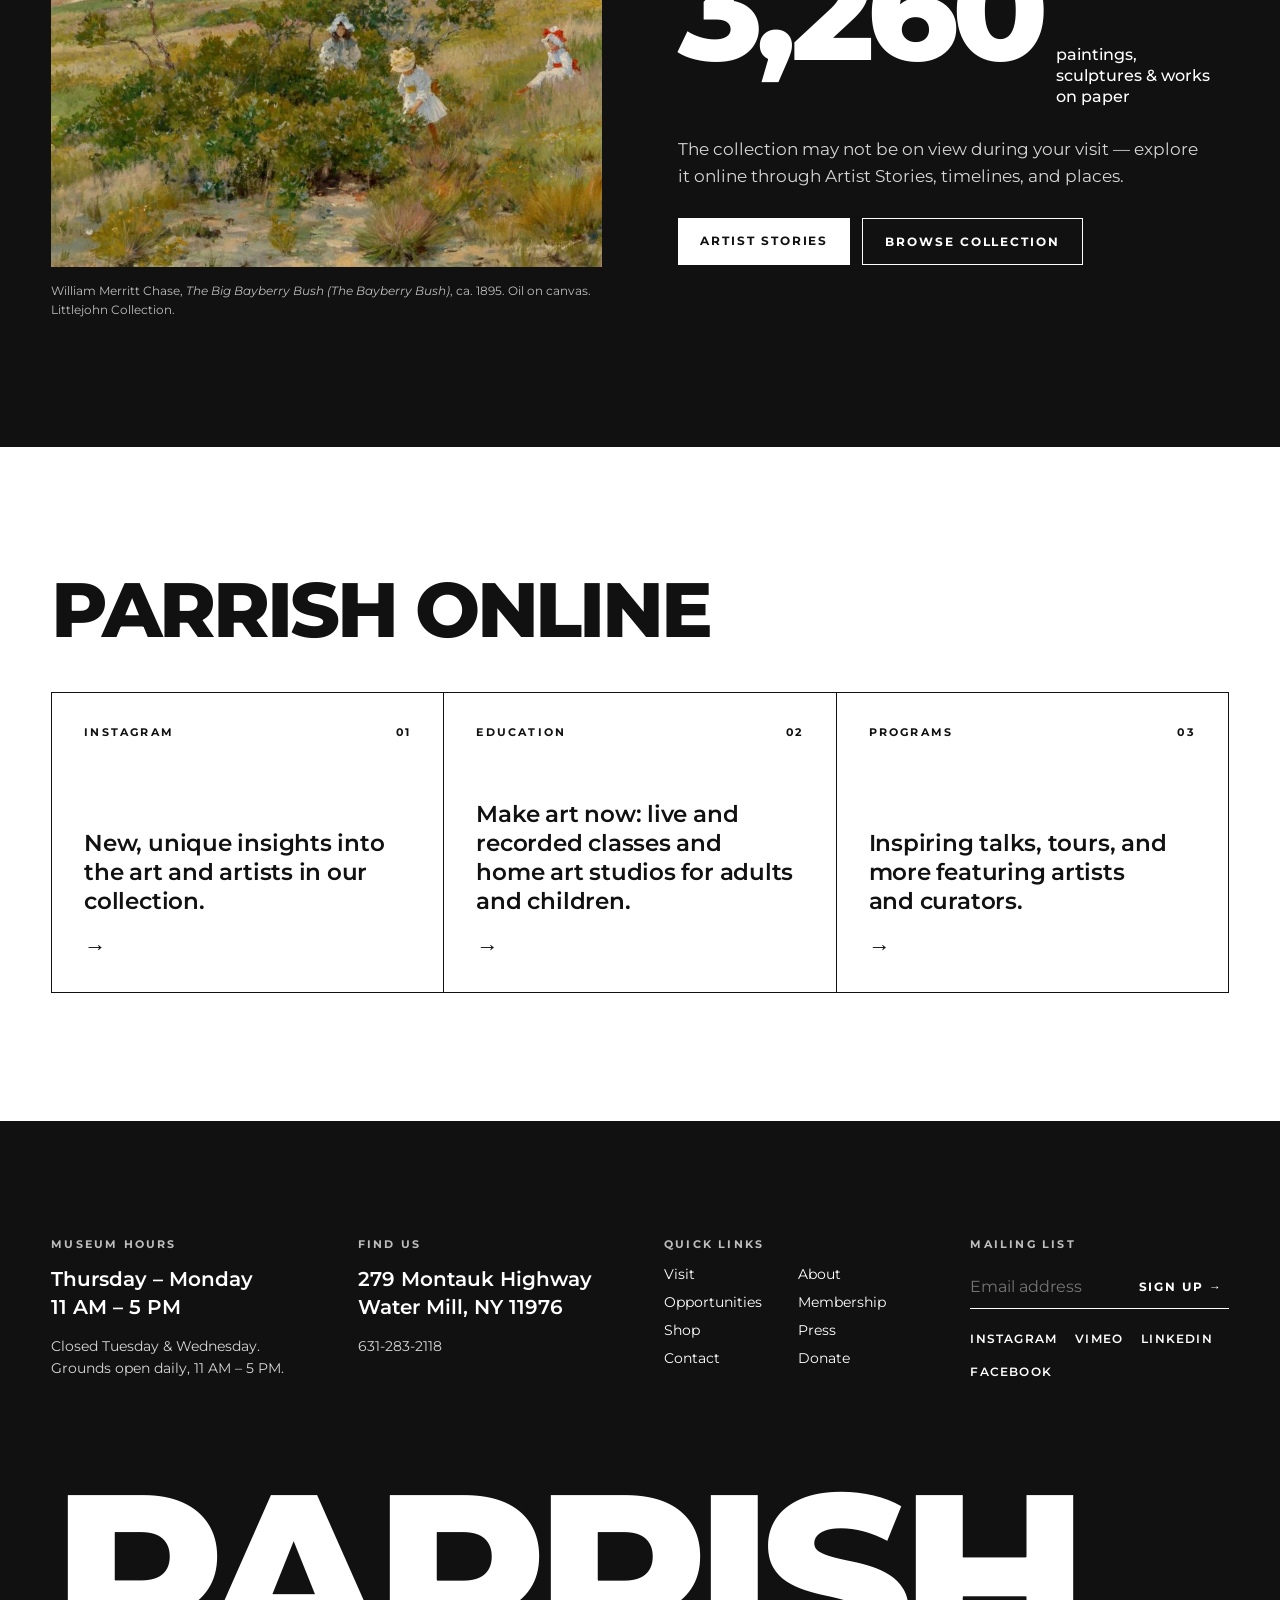
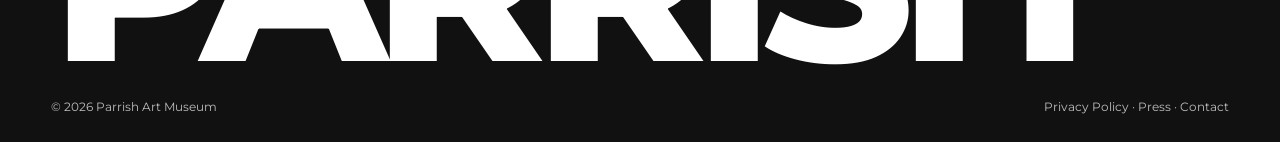
==== commit 2d0a2b7e: "Add mobile layouts to all three versions Below 768px each version now shows its mobile concept; desk" ====
--- a/version1/index.html
+++ b/version1/index.html
@@ -13,15 +13,29 @@
 @font-face{font-family:'Montserrat';font-style:italic;font-weight:400;font-display:swap;src:url(./fonts/montserrat-italic-latin-ext.woff2) format('woff2');unicode-range:U+0100-02BA,U+02BD-02C5,U+02C7-02CC,U+02CE-02D7,U+02DD-02FF,U+0304,U+0308,U+0329,U+1D00-1DBF,U+1E00-1E9F,U+1EF2-1EFF,U+2020,U+20A0-20AB,U+20AD-20C4,U+2113,U+2C60-2C7F,U+A720-A7FF}
 @font-face{font-family:'Montserrat';font-style:italic;font-weight:400;font-display:swap;src:url(./fonts/montserrat-italic-latin.woff2) format('woff2');unicode-range:U+0000-00FF,U+0131,U+0152-0153,U+02BB-02BC,U+02C6,U+02DA,U+02DC,U+0304,U+0308,U+0329,U+2000-206F,U+20AC,U+2122,U+2191,U+2193,U+2212,U+2215,U+FEFF,U+FFFD}
 
-/* Concept styles (verbatim) */
+/* Concept styles (verbatim; rules shared by the desktop and mobile concepts) */
 html,body{margin:0;padding:0;background:#fff;color:#111;-webkit-font-smoothing:antialiased}
 *{box-sizing:border-box}
 a{color:inherit;text-decoration:none}
 a:hover{color:inherit;opacity:.7}
-::selection{background:#111;color:#fff}
-
-/* Standalone runtime: image slots, hover states, conditional blocks */
+@media (min-width:768px){
+  ::selection{background:#111;color:#fff}
+}
+@media (max-width:767px){
+  *{-webkit-tap-highlight-color:transparent}
+  html{scroll-behavior:smooth}
+  img{display:block;width:100%}
+  section[id]{scroll-margin-top:60px}
+}
+
+/* Desktop concept below 768px is swapped for the mobile concept */
+@media (max-width:767px){.v-dsk{display:none!important}}
+@media (min-width:768px){.v-mob{display:none!important}}
+
+/* Standalone runtime: image slots, hover/active states, conditional blocks */
 [hidden]{display:none!important}
+.act-dark:active{background:#111!important;color:#fff!important}
+.v-mob summary::-webkit-details-marker{display:none}
 .slot{position:absolute;inset:0;width:100%;height:100%;object-fit:cover;display:block}
 .hv-dark:hover{background:#111!important;color:#fff!important;opacity:1!important}
 .hv-ev:hover{background:#111!important;color:#fff!important;opacity:1!important;padding-left:28px!important}
@@ -31,7 +45,7 @@
 </style>
 </head>
 <body>
-<div id="root" style="font-family:'Montserrat','Helvetica Neue',Helvetica,Arial,sans-serif;background:#fff;color:#111;overflow-x:clip">
+<div id="root" class="v-dsk" style="font-family:'Montserrat','Helvetica Neue',Helvetica,Arial,sans-serif;background:#fff;color:#111;overflow-x:clip">
 
   <header id="hdr" style="position:fixed;top:0;left:0;right:0;z-index:50;display:flex;align-items:center;justify-content:space-between;gap:24px;padding:18px clamp(20px,4vw,56px);background:rgba(255,255,255,.88);backdrop-filter:blur(14px);-webkit-backdrop-filter:blur(14px);border-bottom:1px solid rgba(0,0,0,.08);transition:transform .5s cubic-bezier(.2,.7,.2,1)">
     <a href="#top" style="display:flex;flex-direction:column;line-height:1;font-weight:800;letter-spacing:.18em;font-size:15px">
@@ -361,6 +375,239 @@
     </div>
   </footer>
 </div>
+<!-- ===================== Mobile concept (Parrish Redesign - Mobile) ===================== -->
+<div id="mroot" class="v-mob" style="font-family:'Montserrat','Helvetica Neue',Helvetica,Arial,sans-serif;background:#fff;color:#111;overflow-x:clip">
+
+<header id="m-hdr" style="position:fixed;top:0;left:0;right:0;z-index:50;height:60px;display:flex;align-items:center;justify-content:space-between;padding:0 8px 0 20px;background:rgba(255,255,255,.9);backdrop-filter:blur(14px);-webkit-backdrop-filter:blur(14px);border-bottom:1px solid rgba(0,0,0,.08);transition:transform .45s cubic-bezier(.2,.7,.2,1)">
+  <a href="#m-top" style="display:flex;flex-direction:column;line-height:1;font-weight:800;letter-spacing:.18em;font-size:14px"><span>PARRISH</span><span style="font-weight:400;font-size:9px;letter-spacing:.32em;margin-top:4px">ART MUSEUM</span></a>
+  <div style="display:flex;align-items:center;gap:6px">
+    <a href="#m-visit" style="height:40px;padding:0 12px;display:flex;align-items:center;border:1px solid #111;font-size:10px;font-weight:700;letter-spacing:.14em;text-transform:uppercase">Tickets</a>
+    <button type="button" data-m-menu aria-label="Menu" style="width:44px;height:40px;background:#111;color:#fff;border:0;display:grid;place-items:center;cursor:pointer"><span style="display:flex;flex-direction:column;gap:5px"><span style="width:18px;height:1.5px;background:#fff"></span><span style="width:18px;height:1.5px;background:#fff"></span></span></button>
+  </div>
+</header>
+
+<div id="m-menu" hidden style="position:fixed;inset:0;z-index:60;background:#111;color:#fff;overflow:auto;display:flex;flex-direction:column">
+  <div style="height:60px;flex:none;display:flex;justify-content:space-between;align-items:center;padding:0 8px 0 20px;border-bottom:1px solid rgba(255,255,255,.2)">
+    <span style="font-weight:800;letter-spacing:.18em;font-size:14px">PARRISH</span>
+    <button type="button" data-m-menu style="height:40px;padding:0 14px;background:#fff;color:#111;border:0;font:inherit;font-size:10px;font-weight:700;letter-spacing:.14em;text-transform:uppercase;cursor:pointer">Close ✕</button>
+  </div>
+  <div style="padding:8px 20px 40px">
+    <details style="border-bottom:1px solid rgba(255,255,255,.2)">
+      <summary style="list-style:none;cursor:pointer;display:flex;justify-content:space-between;align-items:center;padding:20px 0;font-size:24px;font-weight:700;letter-spacing:-.01em">Visit<span style="font-size:20px;font-weight:400">+</span></summary>
+      <div style="display:flex;flex-direction:column;padding:0 0 18px"><a href="#m-top" data-m-menu style="padding:10px 0;font-size:15px;color:#d6d6d6">Plan Your Visit</a><a href="#m-top" data-m-menu style="padding:10px 0;font-size:15px;color:#d6d6d6">Museum Shop</a><a href="#m-top" data-m-menu style="padding:10px 0;font-size:15px;color:#d6d6d6">Café</a><a href="#m-top" data-m-menu style="padding:10px 0;font-size:15px;color:#d6d6d6">Accessibility</a><a href="#m-top" data-m-menu style="padding:10px 0;font-size:15px;color:#d6d6d6">Digital Guide</a></div>
+    </details>
+    <details style="border-bottom:1px solid rgba(255,255,255,.2)">
+      <summary style="list-style:none;cursor:pointer;display:flex;justify-content:space-between;align-items:center;padding:20px 0;font-size:24px;font-weight:700;letter-spacing:-.01em">Art &amp; Artists<span style="font-size:20px;font-weight:400">+</span></summary>
+      <div style="display:flex;flex-direction:column;padding:0 0 18px"><a href="#m-top" data-m-menu style="padding:10px 0;font-size:15px;color:#d6d6d6">Collection</a><a href="#m-top" data-m-menu style="padding:10px 0;font-size:15px;color:#d6d6d6">Artist Stories</a><a href="#m-top" data-m-menu style="padding:10px 0;font-size:15px;color:#d6d6d6">Artist Timeline</a><a href="#m-top" data-m-menu style="padding:10px 0;font-size:15px;color:#d6d6d6">Artist Places</a></div>
+    </details>
+    <details style="border-bottom:1px solid rgba(255,255,255,.2)">
+      <summary style="list-style:none;cursor:pointer;display:flex;justify-content:space-between;align-items:center;padding:20px 0;font-size:24px;font-weight:700;letter-spacing:-.01em">Exhibitions<span style="font-size:20px;font-weight:400">+</span></summary>
+      <div style="display:flex;flex-direction:column;padding:0 0 18px"><a href="#m-top" data-m-menu style="padding:10px 0;font-size:15px;color:#d6d6d6">On View</a><a href="#m-top" data-m-menu style="padding:10px 0;font-size:15px;color:#d6d6d6">Upcoming</a><a href="#m-top" data-m-menu style="padding:10px 0;font-size:15px;color:#d6d6d6">Past Exhibitions</a><a href="#m-top" data-m-menu style="padding:10px 0;font-size:15px;color:#d6d6d6">Road Show</a></div>
+    </details>
+    <details style="border-bottom:1px solid rgba(255,255,255,.2)">
+      <summary style="list-style:none;cursor:pointer;display:flex;justify-content:space-between;align-items:center;padding:20px 0;font-size:24px;font-weight:700;letter-spacing:-.01em">Programs &amp; Events<span style="font-size:20px;font-weight:400">+</span></summary>
+      <div style="display:flex;flex-direction:column;padding:0 0 18px"><a href="#m-top" data-m-menu style="padding:10px 0;font-size:15px;color:#d6d6d6">Public Programs</a><a href="#m-top" data-m-menu style="padding:10px 0;font-size:15px;color:#d6d6d6">Online</a><a href="#m-top" data-m-menu style="padding:10px 0;font-size:15px;color:#d6d6d6">Member Events</a><a href="#m-top" data-m-menu style="padding:10px 0;font-size:15px;color:#d6d6d6">Benefit Events</a></div>
+    </details>
+    <details style="border-bottom:1px solid rgba(255,255,255,.2)">
+      <summary style="list-style:none;cursor:pointer;display:flex;justify-content:space-between;align-items:center;padding:20px 0;font-size:24px;font-weight:700;letter-spacing:-.01em">Education<span style="font-size:20px;font-weight:400">+</span></summary>
+      <div style="display:flex;flex-direction:column;padding:0 0 18px"><a href="#m-top" data-m-menu style="padding:10px 0;font-size:15px;color:#d6d6d6">Children &amp; Family</a><a href="#m-top" data-m-menu style="padding:10px 0;font-size:15px;color:#d6d6d6">Teen Programs</a><a href="#m-top" data-m-menu style="padding:10px 0;font-size:15px;color:#d6d6d6">Summer Camp</a><a href="#m-top" data-m-menu style="padding:10px 0;font-size:15px;color:#d6d6d6">School Programs</a></div>
+    </details>
+    <details style="border-bottom:1px solid rgba(255,255,255,.2)">
+      <summary style="list-style:none;cursor:pointer;display:flex;justify-content:space-between;align-items:center;padding:20px 0;font-size:24px;font-weight:700;letter-spacing:-.01em">About<span style="font-size:20px;font-weight:400">+</span></summary>
+      <div style="display:flex;flex-direction:column;padding:0 0 18px"><a href="#m-top" data-m-menu style="padding:10px 0;font-size:15px;color:#d6d6d6">News</a><a href="#m-top" data-m-menu style="padding:10px 0;font-size:15px;color:#d6d6d6">History</a><a href="#m-top" data-m-menu style="padding:10px 0;font-size:15px;color:#d6d6d6">Architecture</a><a href="#m-top" data-m-menu style="padding:10px 0;font-size:15px;color:#d6d6d6">Staff &amp; Trustees</a></div>
+    </details>
+    <details style="border-bottom:1px solid rgba(255,255,255,.2)">
+      <summary style="list-style:none;cursor:pointer;display:flex;justify-content:space-between;align-items:center;padding:20px 0;font-size:24px;font-weight:700;letter-spacing:-.01em">Join &amp; Give<span style="font-size:20px;font-weight:400">+</span></summary>
+      <div style="display:flex;flex-direction:column;padding:0 0 18px"><a href="#m-top" data-m-menu style="padding:10px 0;font-size:15px;color:#d6d6d6">Donate</a><a href="#m-top" data-m-menu style="padding:10px 0;font-size:15px;color:#d6d6d6">Membership</a><a href="#m-top" data-m-menu style="padding:10px 0;font-size:15px;color:#d6d6d6">Business Membership</a></div>
+    </details>
+  </div>
+</div>
+
+<section id="m-top" style="position:relative;height:160svh">
+  <div style="position:sticky;top:0;height:100svh;overflow:hidden">
+    <div id="m-heroTitle" style="position:absolute;left:20px;right:20px;top:88px;display:flex;flex-direction:column;gap:14px;will-change:transform">
+      <div style="display:flex;gap:8px 10px;align-items:center;flex-wrap:wrap;font-size:10px;font-weight:700;letter-spacing:.18em;text-transform:uppercase">
+        <span style="background:#111;color:#fff;padding:6px 10px">Now on view</span><span>Aug 1 – Nov 8</span>
+      </div>
+      <h1 style="margin:0;font-size:clamp(40px,12.5vw,60px);line-height:.92;font-weight:800;letter-spacing:-.035em;text-transform:uppercase">Until the moon comes over</h1>
+    </div>
+    <div id="m-heroImg" style="position:absolute;inset:0;clip-path:inset(52% 5% 6% 5%);will-change:clip-path">
+      <img id="m-heroScale" src="./uploads/038_Parrish_Aug2026_2994_edited_small-1400x934.jpg" alt="Installation view — Until the Moon Comes Over the Mountain" style="position:absolute;inset:0;height:100%;object-fit:cover;transform:scale(1.15);will-change:transform"/>
+      <div id="m-heroCap" style="position:absolute;left:20px;right:20px;bottom:28px;opacity:0;transition:opacity .4s;pointer-events:none">
+        <a href="#m-on-view" style="pointer-events:auto;height:52px;display:flex;align-items:center;justify-content:center;background:#fff;color:#111;font-size:11px;font-weight:700;letter-spacing:.16em;text-transform:uppercase">Explore the exhibition →</a>
+      </div>
+    </div>
+  </div>
+</section>
+
+<div style="background:#111;color:#fff;overflow:hidden;padding:16px 0">
+  <div id="m-marq" style="display:flex;width:max-content;will-change:transform;font-size:16px;font-weight:600;letter-spacing:.02em;text-transform:uppercase">
+    <span style="display:flex;align-items:center;gap:24px;padding-right:24px;white-space:nowrap"><span>Thursday – Monday · 11 AM – 5 PM</span><span style="width:7px;height:7px;background:#fff;transform:rotate(45deg)"></span></span>
+    <span style="display:flex;align-items:center;gap:24px;padding-right:24px;white-space:nowrap"><span>Grounds open daily</span><span style="width:7px;height:7px;background:#fff;transform:rotate(45deg)"></span></span>
+    <span style="display:flex;align-items:center;gap:24px;padding-right:24px;white-space:nowrap"><span>Water Mill, New York</span><span style="width:7px;height:7px;background:#fff;transform:rotate(45deg)"></span></span>
+    <span style="display:flex;align-items:center;gap:24px;padding-right:24px;white-space:nowrap"><span>Members get in free</span><span style="width:7px;height:7px;background:#fff;transform:rotate(45deg)"></span></span>
+    <span style="display:flex;align-items:center;gap:24px;padding-right:24px;white-space:nowrap"><span>Thursday – Monday · 11 AM – 5 PM</span><span style="width:7px;height:7px;background:#fff;transform:rotate(45deg)"></span></span>
+    <span style="display:flex;align-items:center;gap:24px;padding-right:24px;white-space:nowrap"><span>Grounds open daily</span><span style="width:7px;height:7px;background:#fff;transform:rotate(45deg)"></span></span>
+    <span style="display:flex;align-items:center;gap:24px;padding-right:24px;white-space:nowrap"><span>Water Mill, New York</span><span style="width:7px;height:7px;background:#fff;transform:rotate(45deg)"></span></span>
+    <span style="display:flex;align-items:center;gap:24px;padding-right:24px;white-space:nowrap"><span>Members get in free</span><span style="width:7px;height:7px;background:#fff;transform:rotate(45deg)"></span></span>
+  </div>
+</div>
+
+<section style="padding:56px 20px 8px;display:grid;gap:20px">
+  <h2 data-reveal="1" style="margin:0;font-size:32px;line-height:1.02;font-weight:700;letter-spacing:-.03em;text-wrap:balance">Art and artists of the East End, since 1898.</h2>
+  <p data-reveal="1" style="margin:0;font-size:15px;line-height:1.6;color:#444;text-wrap:pretty">Several galleries are temporarily closed for installation through <strong style="color:#111">September 25</strong>. Check what’s on view before you visit.</p>
+</section>
+
+<section id="m-on-view" style="padding:48px 0 56px">
+  <div style="padding:0 20px 24px;display:flex;justify-content:space-between;align-items:flex-end;gap:16px">
+    <h2 style="margin:0;font-size:64px;line-height:.85;font-weight:800;letter-spacing:-.045em;text-transform:uppercase">On<br/>View</h2>
+    <span style="font-size:12px;font-weight:700;letter-spacing:.14em"><span id="m-exIndex">01</span> / 05</span>
+  </div>
+  <div id="m-track" style="display:flex;gap:12px;overflow-x:auto;scroll-snap-type:x mandatory;scrollbar-width:none;padding:0 20px;scroll-padding:0 20px">
+    <a href="#m-on-view" style="flex:0 0 82%;scroll-snap-align:start;display:flex;flex-direction:column;gap:14px">
+      <div style="position:relative;aspect-ratio:4/5;overflow:hidden;background:#efefef">
+        <img src="./uploads/CHA-24-035a-hr-1400x580.jpg" alt="Installation view" style="height:100%;object-fit:cover"/>
+        <span style="position:absolute;top:12px;left:12px;background:#fff;color:#111;padding:5px 9px;font-size:9px;font-weight:700;letter-spacing:.18em;text-transform:uppercase">Galleries</span>
+      </div>
+      <div style="display:grid;gap:6px">
+        <span style="font-size:10px;font-weight:700;letter-spacing:.16em;text-transform:uppercase;color:#555">01 · Aug 1 – Nov 8</span>
+        <h3 style="margin:0;font-size:20px;line-height:1.12;font-weight:700;letter-spacing:-.015em;text-wrap:balance">Until the Moon Comes Over the Mountain</h3>
+      </div>
+    </a>
+    <a href="#m-on-view" style="flex:0 0 82%;scroll-snap-align:start;display:flex;flex-direction:column;gap:14px">
+      <div style="position:relative;aspect-ratio:4/5;overflow:hidden;background:#efefef">
+        <img src="./uploads/Indiana-Installation-Stills-5-1400x1049.jpg" alt="Sculptures in the meadow" style="height:100%;object-fit:cover"/>
+        <span style="position:absolute;top:12px;left:12px;background:#fff;color:#111;padding:5px 9px;font-size:9px;font-weight:700;letter-spacing:.18em;text-transform:uppercase">South Meadow</span>
+      </div>
+      <div style="display:grid;gap:6px">
+        <span style="font-size:10px;font-weight:700;letter-spacing:.16em;text-transform:uppercase;color:#555">02 · To Jan 13, 2027</span>
+        <h3 style="margin:0;font-size:20px;line-height:1.12;font-weight:700;letter-spacing:-.015em;text-wrap:balance">Robert Indiana: ONE Through ZERO (The Ten Numbers)</h3>
+      </div>
+    </a>
+    <a href="#m-on-view" style="flex:0 0 82%;scroll-snap-align:start;display:flex;flex-direction:column;gap:14px">
+      <div style="position:relative;aspect-ratio:4/5;overflow:hidden;background:#efefef">
+        <img src="./uploads/LEAD-IMAGE_GJM8520-1400x933.jpg" alt="Installation view" style="height:100%;object-fit:cover"/>
+        <span style="position:absolute;top:12px;left:12px;background:#fff;color:#111;padding:5px 9px;font-size:9px;font-weight:700;letter-spacing:.18em;text-transform:uppercase">Galleries</span>
+      </div>
+      <div style="display:grid;gap:6px">
+        <span style="font-size:10px;font-weight:700;letter-spacing:.16em;text-transform:uppercase;color:#555">03 · Jun 27 – Nov 1</span>
+        <h3 style="margin:0;font-size:20px;line-height:1.12;font-weight:700;letter-spacing:-.015em;text-wrap:balance">Tony Bechara: An Artist of Many Worlds</h3>
+      </div>
+    </a>
+    <a href="#m-on-view" style="flex:0 0 82%;scroll-snap-align:start;display:flex;flex-direction:column;gap:14px">
+      <div style="position:relative;aspect-ratio:4/5;overflow:hidden;background:#efefef">
+        <img src="./uploads/WHIPT184-detail-hi-res-1400x1105.jpg" alt="Reseeding Chaco, 2026" style="height:100%;object-fit:cover"/>
+        <span style="position:absolute;top:12px;left:12px;background:#fff;color:#111;padding:5px 9px;font-size:9px;font-weight:700;letter-spacing:.18em;text-transform:uppercase">Fresh Paint</span>
+      </div>
+      <div style="display:grid;gap:6px">
+        <span style="font-size:10px;font-weight:700;letter-spacing:.16em;text-transform:uppercase;color:#555">04 · Jun 4 – Sep 28</span>
+        <h3 style="margin:0;font-size:20px;line-height:1.12;font-weight:700;letter-spacing:-.015em;text-wrap:balance">FRESH PAINT: Emmi Whitehorse</h3>
+      </div>
+    </a>
+    <a href="#m-on-view" style="flex:0 0 82%;scroll-snap-align:start;display:flex;flex-direction:column;gap:14px">
+      <div style="position:relative;aspect-ratio:4/5;overflow:hidden;background:#efefef">
+        <img src="./uploads/06.15.26-PARRISH-SONY-15-1400x933.jpg" alt="Rose series installation" style="height:100%;object-fit:cover"/>
+        <span style="position:absolute;top:12px;left:12px;background:#fff;color:#111;padding:5px 9px;font-size:9px;font-weight:700;letter-spacing:.18em;text-transform:uppercase">South Meadow</span>
+      </div>
+      <div style="display:grid;gap:6px">
+        <span style="font-size:10px;font-weight:700;letter-spacing:.16em;text-transform:uppercase;color:#555">05 · To Mar 31, 2028</span>
+        <h3 style="margin:0;font-size:20px;line-height:1.12;font-weight:700;letter-spacing:-.015em;text-wrap:balance">Will Ryman: Shanghai 6</h3>
+      </div>
+    </a>
+  </div>
+  <div style="margin:24px 20px 0;height:2px;background:#e4e4e4"><div id="m-trackBar" style="height:100%;width:20.0%;background:#111;transition:width 200ms"></div></div>
+</section>
+
+<section style="margin:0 20px;background:#111;color:#fff;padding:28px 22px;display:grid;gap:16px">
+  <span style="font-size:10px;font-weight:700;letter-spacing:.2em;text-transform:uppercase">Opening Sept 25</span>
+  <h3 style="margin:0;font-size:24px;line-height:1.08;font-weight:700;letter-spacing:-.02em">Abstract Expressionism: The East End, 1940 to Today</h3>
+  <a href="#m-events" style="font-size:11px;font-weight:700;letter-spacing:.16em;text-transform:uppercase">Member opening →</a>
+</section>
+
+<section id="m-events" style="margin-top:56px;padding:56px 20px;background:#f3f3f3">
+  <h2 data-reveal="1" style="margin:0 0 28px;font-size:48px;line-height:.9;font-weight:800;letter-spacing:-.04em;text-transform:uppercase">Upcoming<br/>Events</h2>
+  <div style="border-top:1px solid #111">
+    <a href="#m-events" data-reveal="1" class="act-dark" style="display:grid;grid-template-columns:60px minmax(0,1fr);gap:16px;align-items:start;padding:20px 0;border-bottom:1px solid #111">
+      <span style="display:flex;flex-direction:column;line-height:1"><span style="font-size:36px;font-weight:800;letter-spacing:-.04em">25</span><span style="font-size:10px;font-weight:700;letter-spacing:.2em;margin-top:4px">SEP</span></span>
+      <span style="display:flex;flex-direction:column;gap:6px;min-width:0"><span style="font-size:10px;font-weight:700;letter-spacing:.16em;text-transform:uppercase;color:#555">Member Opening · 5:30 PM</span><span style="font-size:17px;font-weight:600;line-height:1.25">Abstract Expressionism: The East End, 1940 to Today</span></span>
+    </a>
+    <a href="#m-events" data-reveal="1" class="act-dark" style="display:grid;grid-template-columns:60px minmax(0,1fr);gap:16px;align-items:start;padding:20px 0;border-bottom:1px solid #111">
+      <span style="display:flex;flex-direction:column;line-height:1"><span style="font-size:36px;font-weight:800;letter-spacing:-.04em">27</span><span style="font-size:10px;font-weight:700;letter-spacing:.2em;margin-top:4px">SEP</span></span>
+      <span style="display:flex;flex-direction:column;gap:6px;min-width:0"><span style="font-size:10px;font-weight:700;letter-spacing:.16em;text-transform:uppercase;color:#555">Family · 11 AM</span><span style="font-size:17px;font-weight:600;line-height:1.25">Imagination Play Project Pop-Up</span></span>
+    </a>
+    <a href="#m-events" data-reveal="1" class="act-dark" style="display:grid;grid-template-columns:60px minmax(0,1fr);gap:16px;align-items:start;padding:20px 0;border-bottom:1px solid #111">
+      <span style="display:flex;flex-direction:column;line-height:1"><span style="font-size:36px;font-weight:800;letter-spacing:-.04em">03</span><span style="font-size:10px;font-weight:700;letter-spacing:.2em;margin-top:4px">OCT</span></span>
+      <span style="display:flex;flex-direction:column;gap:6px;min-width:0"><span style="font-size:10px;font-weight:700;letter-spacing:.16em;text-transform:uppercase;color:#555">Tour · 2 PM</span><span style="font-size:17px;font-weight:600;line-height:1.25">Docent-Led Tour</span></span>
+    </a>
+    <a href="#m-events" data-reveal="1" class="act-dark" style="display:grid;grid-template-columns:60px minmax(0,1fr);gap:16px;align-items:start;padding:20px 0;border-bottom:1px solid #111">
+      <span style="display:flex;flex-direction:column;line-height:1"><span style="font-size:36px;font-weight:800;letter-spacing:-.04em">16</span><span style="font-size:10px;font-weight:700;letter-spacing:.2em;margin-top:4px">OCT</span></span>
+      <span style="display:flex;flex-direction:column;gap:6px;min-width:0"><span style="font-size:10px;font-weight:700;letter-spacing:.16em;text-transform:uppercase;color:#555">Curator Tour · 3 PM</span><span style="font-size:17px;font-weight:600;line-height:1.25">Tony Bechara: An Artist of Many Worlds</span></span>
+    </a>
+  </div>
+  <a href="#m-events" style="margin-top:24px;height:52px;display:flex;align-items:center;justify-content:center;border:1px solid #111;font-size:11px;font-weight:700;letter-spacing:.16em;text-transform:uppercase">Full calendar →</a>
+</section>
+
+<section id="m-collection" style="background:#111;color:#fff;padding:56px 20px;display:grid;gap:24px">
+  <figure data-reveal="1" style="margin:0;display:grid;gap:10px">
+    <div style="aspect-ratio:4/3;overflow:hidden"><img src="./uploads/Chase-Bayberry-Bush-800x571.jpg" alt="William Merritt Chase, The Big Bayberry Bush" loading="lazy" style="height:100%;object-fit:cover"/></div>
+    <figcaption style="font-size:11px;line-height:1.6;color:#bdbdbd">William Merritt Chase, <em>The Big Bayberry Bush</em>, ca. 1895.</figcaption>
+  </figure>
+  <span style="font-size:10px;font-weight:700;letter-spacing:.22em;text-transform:uppercase">Permanent Collection</span>
+  <div style="display:flex;align-items:baseline;gap:12px;flex-wrap:wrap">
+    <span id="m-count" style="font-size:80px;font-weight:800;line-height:.85;letter-spacing:-.05em">0</span>
+    <span style="font-size:14px;font-weight:500;max-width:14ch;line-height:1.3">paintings, sculptures &amp; works on paper</span>
+  </div>
+  <div style="display:grid;grid-template-columns:1fr 1fr;gap:8px">
+    <a href="#m-collection" style="height:52px;display:flex;align-items:center;justify-content:center;background:#fff;color:#111;font-size:10px;font-weight:700;letter-spacing:.14em;text-transform:uppercase">Artist Stories</a>
+    <a href="#m-collection" style="height:52px;display:flex;align-items:center;justify-content:center;border:1px solid #fff;font-size:10px;font-weight:700;letter-spacing:.14em;text-transform:uppercase">Browse</a>
+  </div>
+</section>
+
+<section style="padding:56px 20px">
+  <h2 data-reveal="1" style="margin:0 0 28px;font-size:44px;line-height:.9;font-weight:800;letter-spacing:-.04em;text-transform:uppercase">Parrish Online</h2>
+  <div style="border-top:1px solid #111">
+    <a href="#m-top" data-reveal="1" style="display:grid;gap:12px;padding:22px 0;border-bottom:1px solid #111">
+      <div style="display:flex;justify-content:space-between;font-size:10px;font-weight:700;letter-spacing:.2em;text-transform:uppercase"><span>Instagram</span><span>01</span></div>
+      <p style="margin:0;font-size:18px;line-height:1.3;font-weight:600;text-wrap:pretty">New, unique insights into the art and artists in our collection. →</p>
+    </a>
+    <a href="#m-top" data-reveal="1" style="display:grid;gap:12px;padding:22px 0;border-bottom:1px solid #111">
+      <div style="display:flex;justify-content:space-between;font-size:10px;font-weight:700;letter-spacing:.2em;text-transform:uppercase"><span>Education</span><span>02</span></div>
+      <p style="margin:0;font-size:18px;line-height:1.3;font-weight:600;text-wrap:pretty">Make art now: live and recorded classes and home art studios. →</p>
+    </a>
+    <a href="#m-top" data-reveal="1" style="display:grid;gap:12px;padding:22px 0;border-bottom:1px solid #111">
+      <div style="display:flex;justify-content:space-between;font-size:10px;font-weight:700;letter-spacing:.2em;text-transform:uppercase"><span>Programs</span><span>03</span></div>
+      <p style="margin:0;font-size:18px;line-height:1.3;font-weight:600;text-wrap:pretty">Inspiring talks, tours, and more featuring artists and curators. →</p>
+    </a>
+  </div>
+</section>
+
+<footer id="m-visit" style="background:#111;color:#fff;padding:56px 20px 24px;overflow:hidden;display:grid;gap:36px">
+  <div style="display:grid;gap:10px">
+    <span style="font-size:10px;font-weight:700;letter-spacing:.2em;text-transform:uppercase;color:#bdbdbd">Museum Hours</span>
+    <p style="margin:0;font-size:20px;line-height:1.35;font-weight:600">Thursday – Monday<br/>11 AM – 5 PM</p>
+    <p style="margin:0;font-size:13px;color:#d6d6d6">Grounds open daily.</p>
+  </div>
+  <div style="display:grid;gap:10px">
+    <span style="font-size:10px;font-weight:700;letter-spacing:.2em;text-transform:uppercase;color:#bdbdbd">Find Us</span>
+    <p style="margin:0;font-size:20px;line-height:1.35;font-weight:600">279 Montauk Highway<br/>Water Mill, NY 11976</p>
+    <a href="tel:6312832118" style="font-size:14px;color:#d6d6d6;min-height:44px;display:flex;align-items:center">631-283-2118</a>
+  </div>
+  <div style="display:grid;gap:10px">
+    <span style="font-size:10px;font-weight:700;letter-spacing:.2em;text-transform:uppercase;color:#bdbdbd">Mailing List</span>
+    <p id="m-joined" hidden style="margin:0;font-size:17px;font-weight:600">Thank you — you’re on the list.</p>
+    <form id="m-join" style="display:flex;border-bottom:1px solid #fff">
+      <input type="email" required="" placeholder="Email address" aria-label="Email address" style="flex:1;min-width:0;background:transparent;border:0;color:#fff;font:inherit;font-size:16px;padding:12px 0;outline:none"/>
+      <button type="submit" style="background:transparent;border:0;color:#fff;font:inherit;font-size:11px;font-weight:700;letter-spacing:.16em;text-transform:uppercase;cursor:pointer">Sign up →</button>
+    </form>
+  </div>
+  <div style="font-size:23vw;font-weight:800;letter-spacing:-.06em;line-height:.8;white-space:nowrap">PARRISH</div>
+  <div style="display:flex;justify-content:space-between;gap:12px;flex-wrap:wrap;font-size:11px;color:#bdbdbd"><span>© 2026 Parrish Art Museum</span><span>Privacy · Contact</span></div>
+</footer>
+
+<a href="#m-visit" id="m-bar" style="position:fixed;left:12px;right:12px;bottom:calc(12px + env(safe-area-inset-bottom));z-index:55;height:52px;display:flex;align-items:center;justify-content:space-between;padding:0 18px;background:#111;color:#fff;font-size:11px;font-weight:700;letter-spacing:.16em;text-transform:uppercase;transform:translateY(160%);transition:transform .4s cubic-bezier(.2,.7,.2,1)"><span>Open today · 11–5</span><span>Visit →</span></a>
+</div>
+
 <script src="./concept.js"></script>
+<script src="./mobile.js"></script>
 </body>
 </html>
